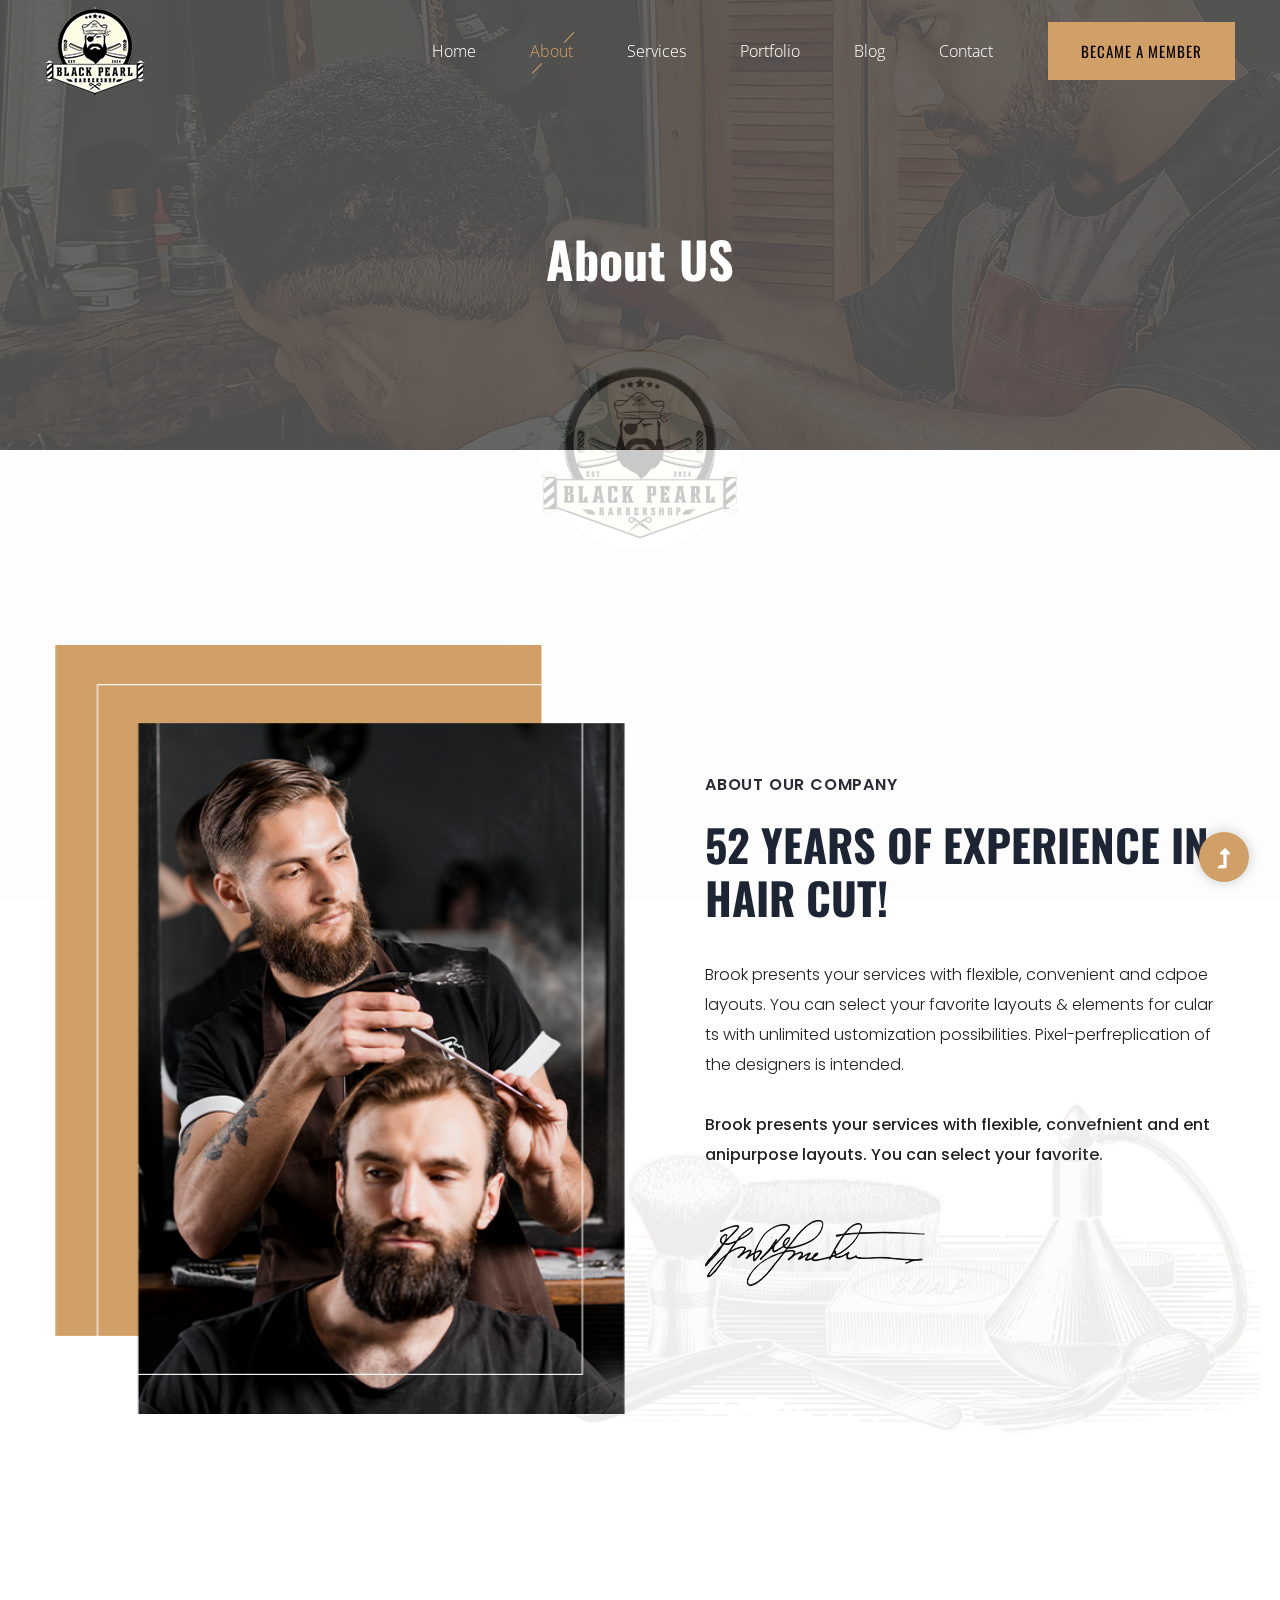
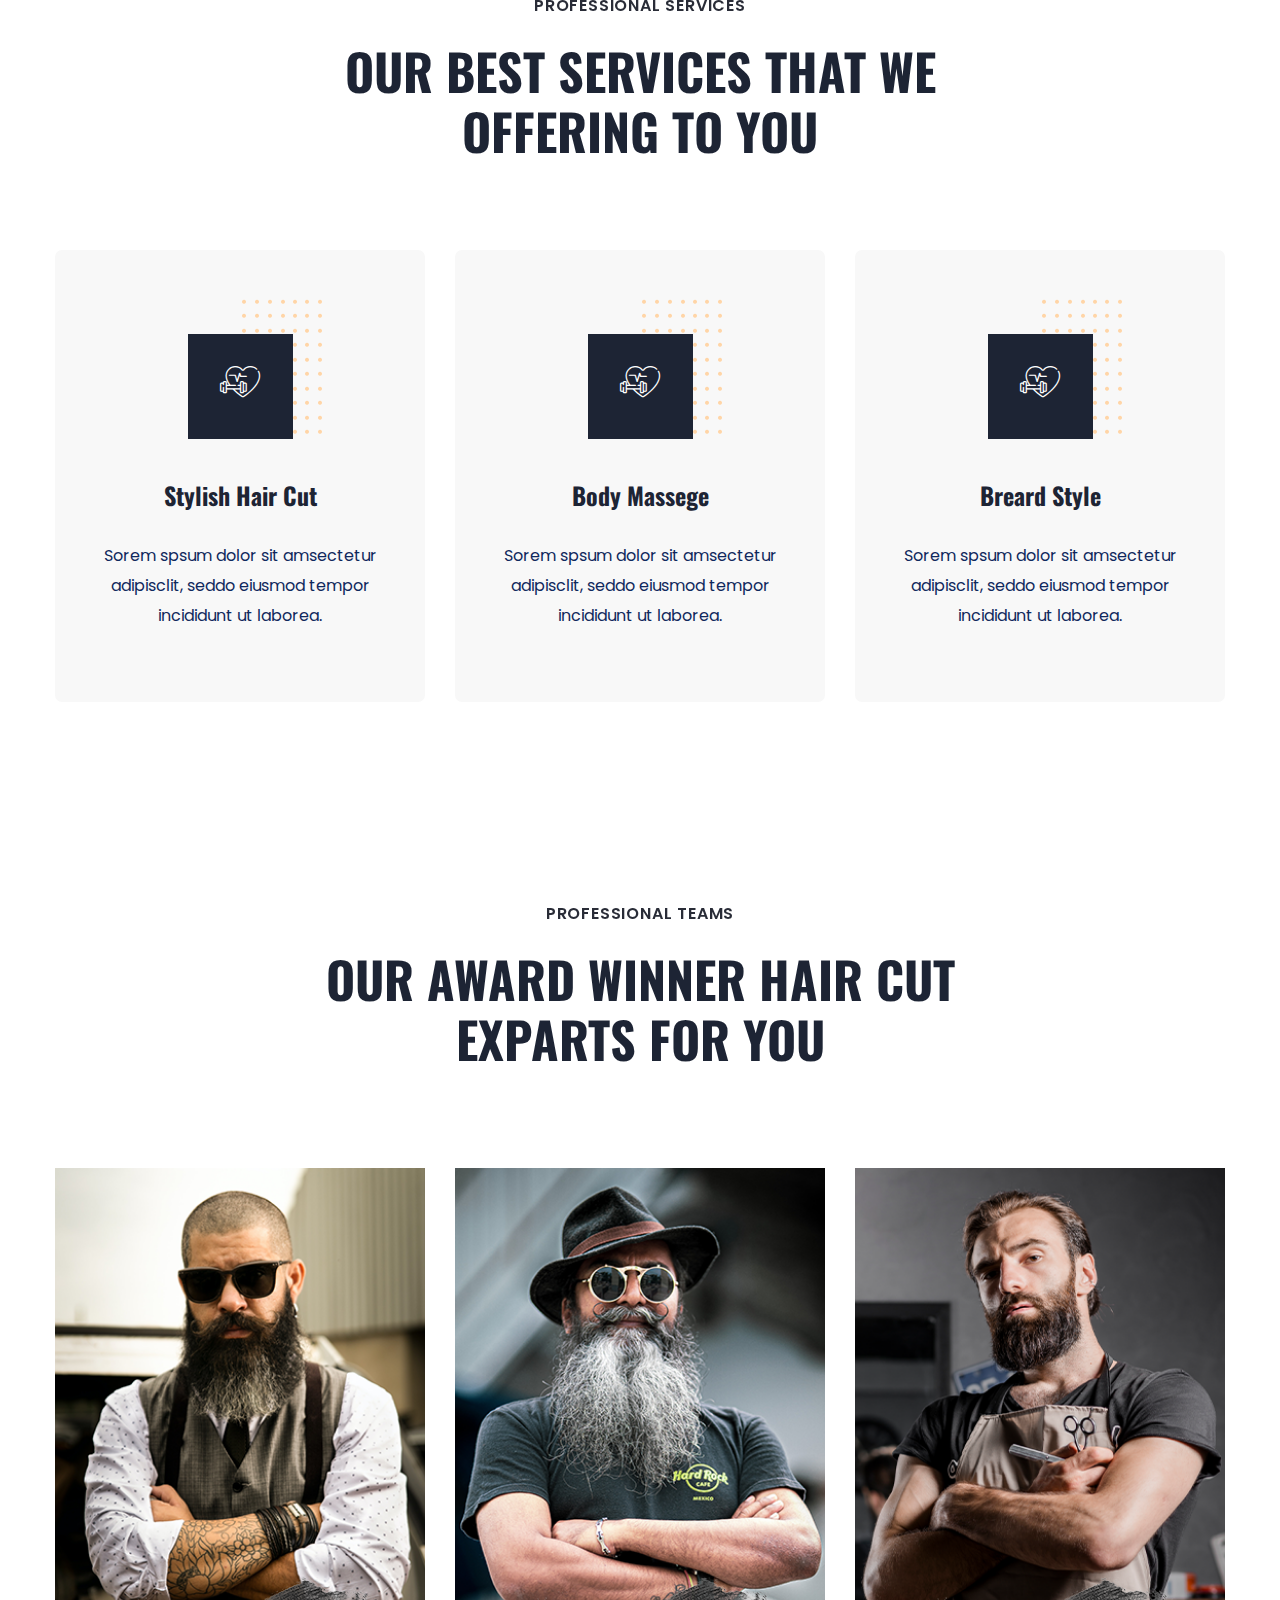
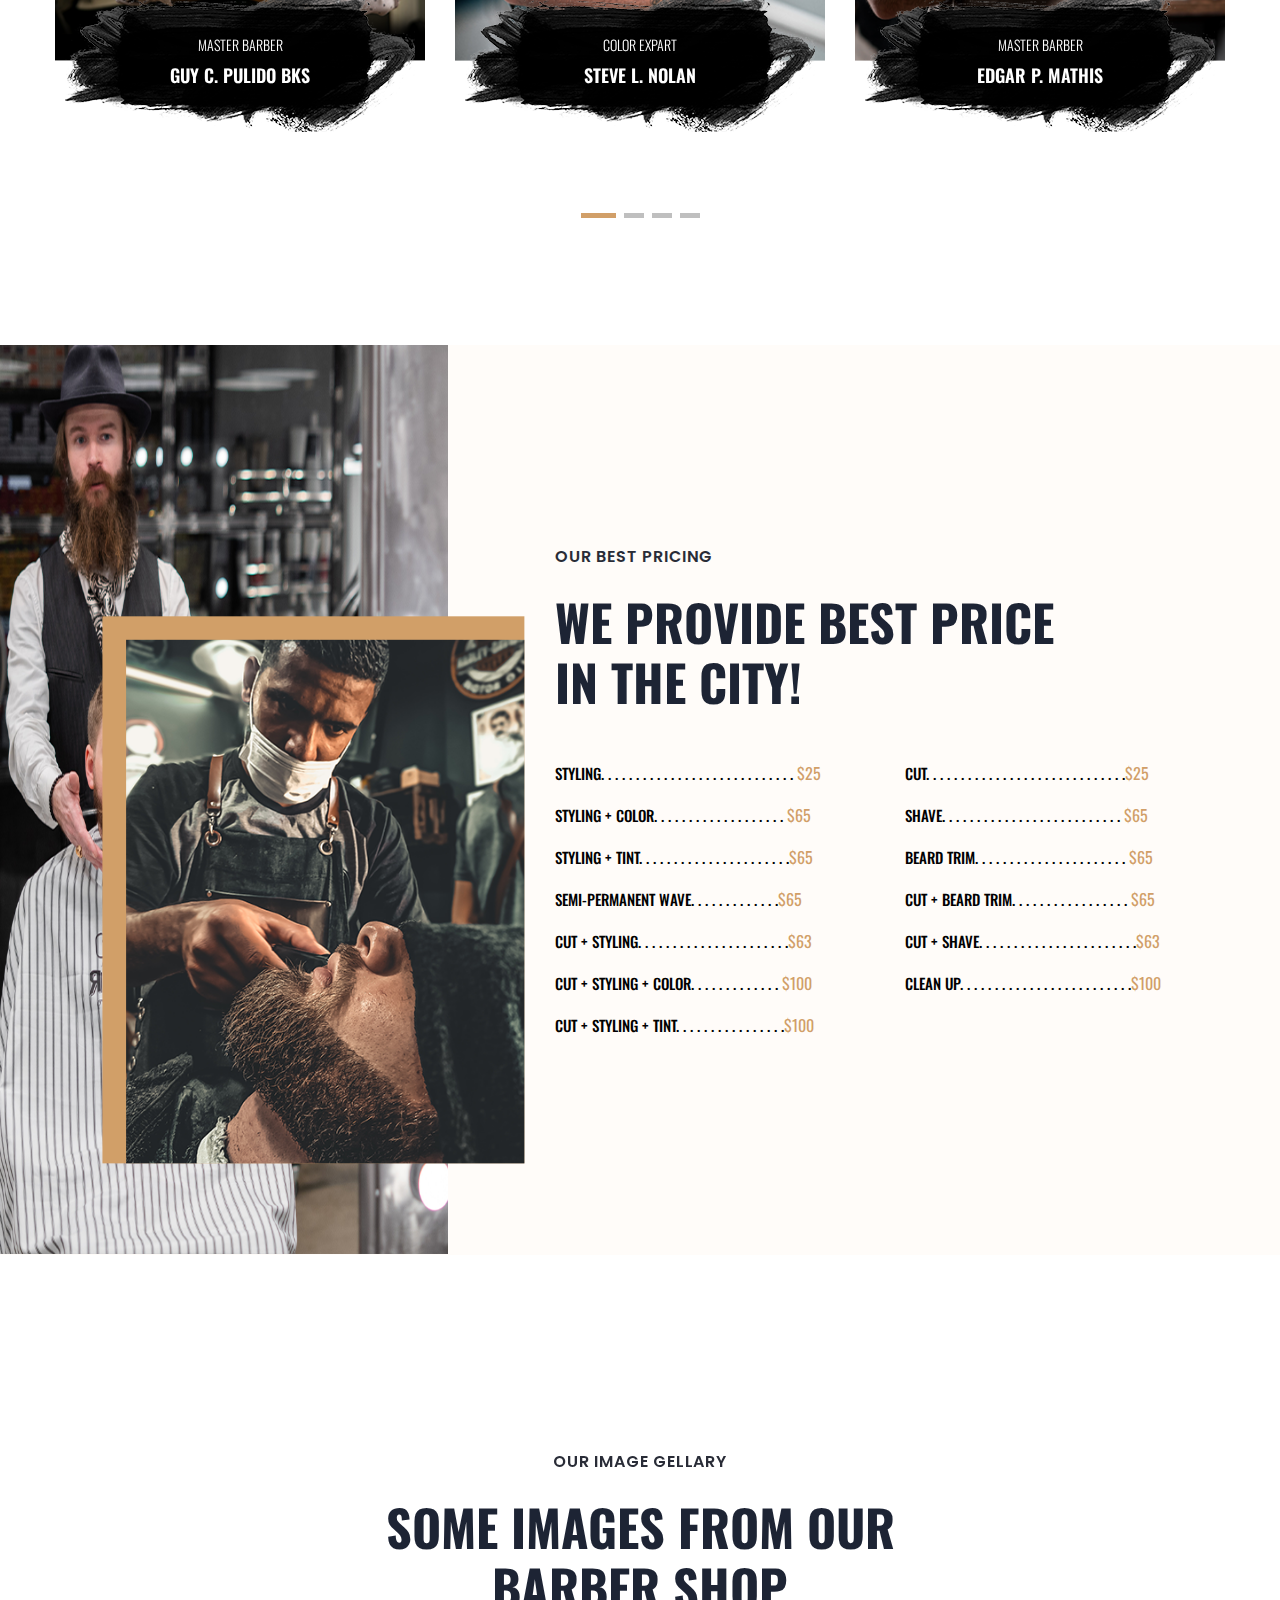
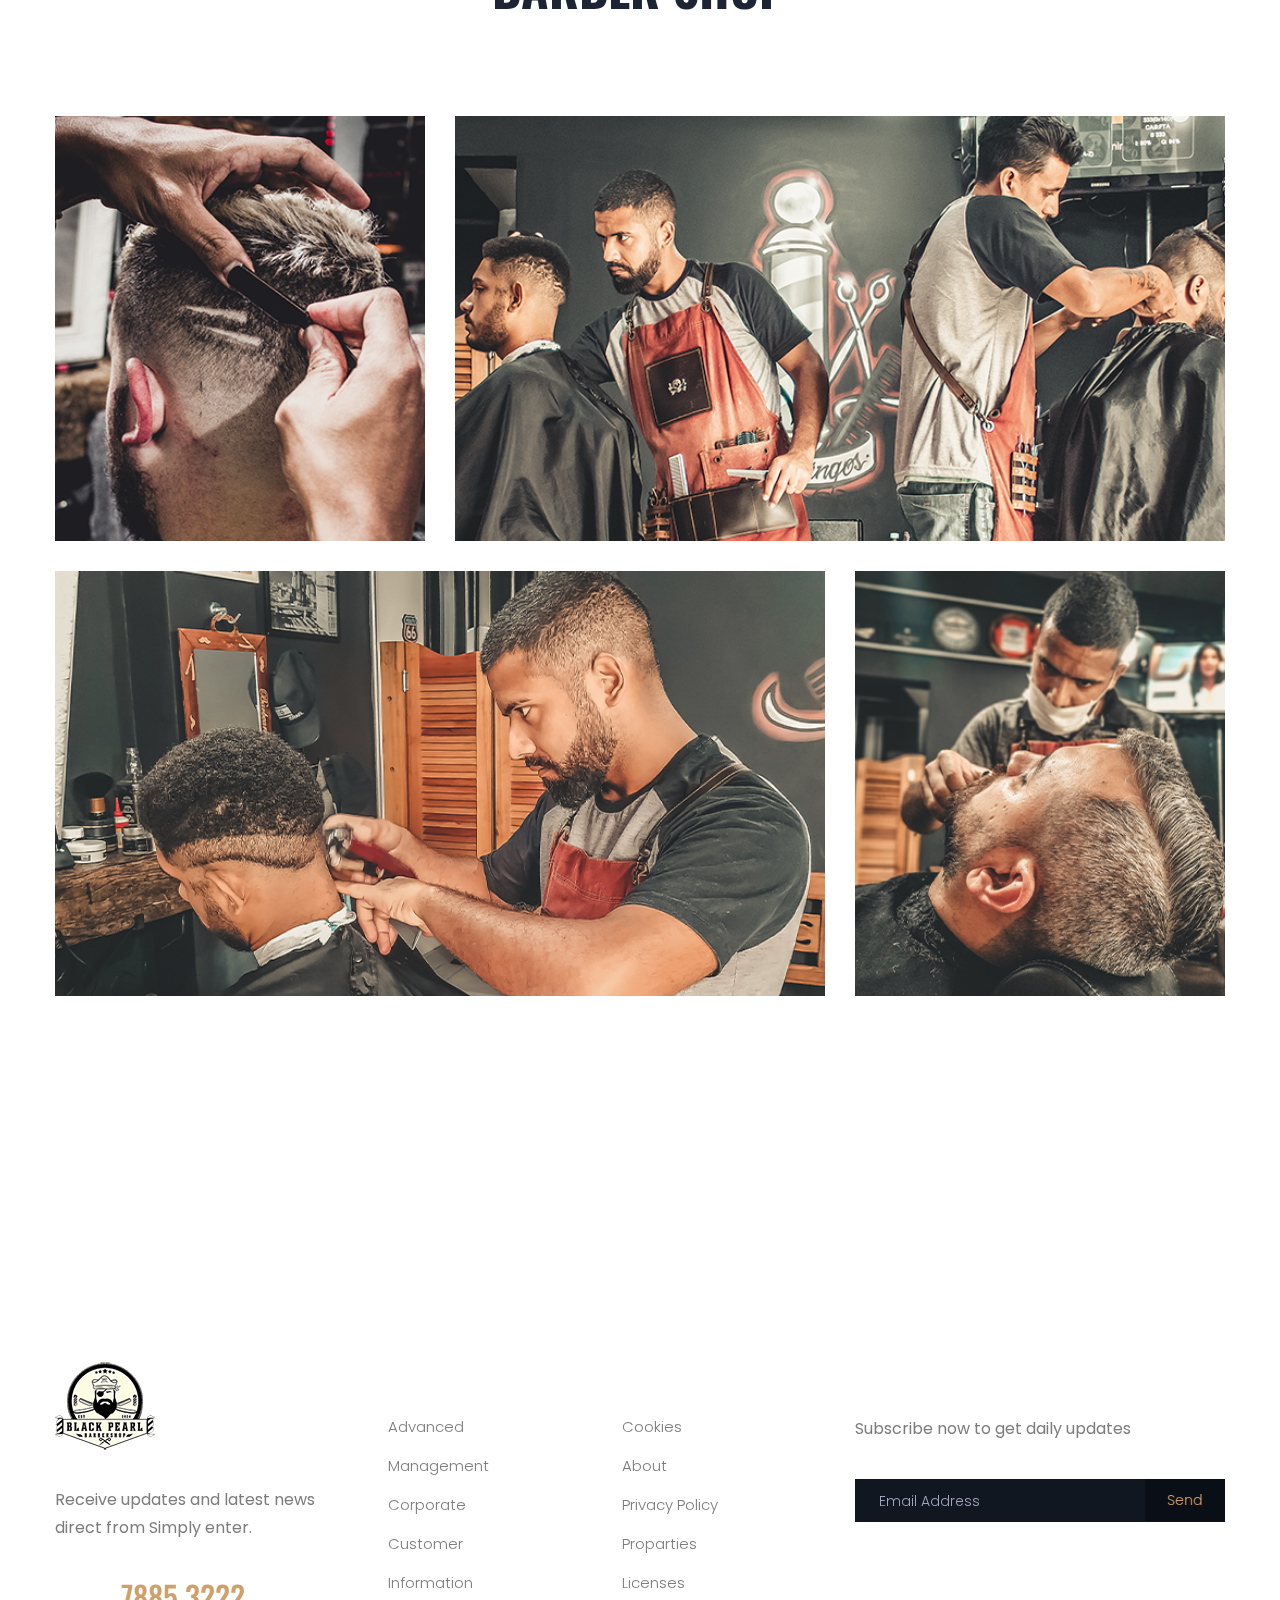
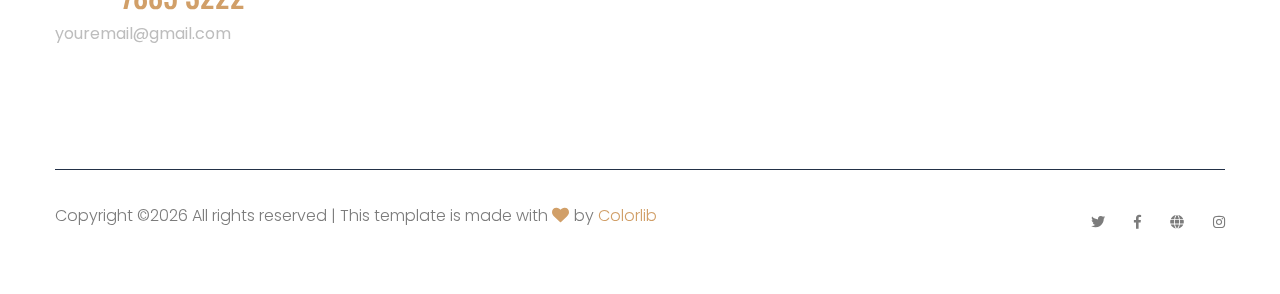
==== about.html @ d170a3be "Initial commit" ====
<!doctype html>
<html class="no-js" lang="zxx">
<head>
    <meta charset="utf-8">
    <meta http-equiv="x-ua-compatible" content="ie=edge">
    <title> Barber HTML-5 Template </title>
    <meta name="description" content="">
    <meta name="viewport" content="width=device-width, initial-scale=1">
    <link rel="manifest" href="site.webmanifest">
    <link rel="shortcut icon" type="image/x-icon" href="assets/img/favicon.ico">

	<!-- CSS here -->
	<link rel="stylesheet" href="assets/css/bootstrap.min.css">
	<link rel="stylesheet" href="assets/css/owl.carousel.min.css">
	<link rel="stylesheet" href="assets/css/slicknav.css">
    <link rel="stylesheet" href="assets/css/flaticon.css">
    <link rel="stylesheet" href="assets/css/gijgo.css">
    <link rel="stylesheet" href="assets/css/animate.min.css">
    <link rel="stylesheet" href="assets/css/animated-headline.css">
	<link rel="stylesheet" href="assets/css/magnific-popup.css">
	<link rel="stylesheet" href="assets/css/fontawesome-all.min.css">
	<link rel="stylesheet" href="assets/css/themify-icons.css">
	<link rel="stylesheet" href="assets/css/slick.css">
	<link rel="stylesheet" href="assets/css/nice-select.css">
	<link rel="stylesheet" href="assets/css/style.css">
</head>
<body>
    <!-- ? Preloader Start -->
    <div id="preloader-active">
        <div class="preloader d-flex align-items-center justify-content-center">
            <div class="preloader-inner position-relative">
                <div class="preloader-circle"></div>
                <div class="preloader-img pere-text">
                    <img src="assets/img/logo/loder.png" alt="">
                </div>
            </div>
        </div>
    </div>
    <!-- Preloader Start -->
    <header>
        <!--? Header Start -->
        <div class="header-area header-transparent">
            <div class="main-header header-sticky">
                <div class="container-fluid">
                    <div class="row align-items-center">
                        <!-- Logo -->
                        <div class="col-xl-2 col-lg-2 col-md-1">
                            <div class="logo">
                                <a href="index.html"><img src="assets/img/logo/logo.png" alt=""></a>
                            </div>
                        </div>
                        <div class="col-xl-10 col-lg-10 col-md-10">
                            <div class="menu-main d-flex align-items-center justify-content-end">
                                <!-- Main-menu -->
                                <div class="main-menu f-right d-none d-lg-block">
                                    <nav>
                                        <ul id="navigation">
                                            <li><a href="index.html">Home</a></li>
                                            <li class="active"><a href="about.html">About</a></li>
                                            <li><a href="services.html">Services</a></li>
                                            <li><a href="portfolio.html">Portfolio</a></li>
                                            <li><a href="blog.html">Blog</a>
                                                <ul class="submenu">
                                                    <li><a href="blog.html">Blog</a></li>
                                                    <li><a href="blog_details.html">Blog Details</a></li>
                                                    <li><a href="elements.html">Element</a></li>
                                                </ul>
                                            </li>
                                            <li><a href="contact.html">Contact</a></li>
                                        </ul>
                                    </nav>
                                </div>
                                <div class="header-right-btn f-right d-none d-lg-block ml-30">
                                    <a href="from.html" class="btn header-btn">became a member</a>
                                </div>
                            </div>
                        </div>   
                        <!-- Mobile Menu -->
                        <div class="col-12">
                            <div class="mobile_menu d-block d-lg-none"></div>
                        </div>
                    </div>
                </div>
            </div>
        </div>
        <!-- Header End -->
    </header>
    <main>
        <!--? Hero Start -->
        <div class="slider-area2">
            <div class="slider-height2 d-flex align-items-center">
                <div class="container">
                    <div class="row">
                        <div class="col-xl-12">
                            <div class="hero-cap hero-cap2 pt-70 text-center">
                                <h2>About US</h2>
                            </div>
                        </div>
                    </div>
                </div>
            </div>
        </div>
        <!-- Hero End -->
        <!--? About Area Start -->
        <section class="about-area section-padding30 position-relative">
            <div class="container">
                <div class="row align-items-center">
                    <div class="col-lg-6 col-md-11">
                        <!-- about-img -->
                        <div class="about-img ">
                            <img src="assets/img/gallery/about.png" alt="">
                        </div>
                    </div>
                    <div class="col-lg-6 col-md-12">
                        <div class="about-caption">
                            <!-- Section Tittle -->
                            <div class="section-tittle section-tittle3 mb-35">
                                <span>About Our company</span>
                                <h2>52 Years Of Experience In Hair cut!</h2>
                            </div>
                            <p class="mb-30 pera-bottom">Brook presents your services with flexible, convenient and cdpoe layouts. You can select your favorite layouts & elements for cular ts with unlimited ustomization possibilities. Pixel-perfreplication of the designers is intended.</p>
                            <p class="pera-top mb-50">Brook presents your services with flexible, convefnient and ent anipurpose layouts. You can select your favorite.</p>
                            <img src="assets/img/gallery/signature.png" alt="">
                        </div>
                    </div>
                </div>
            </div>
            <!-- About Shape -->
            <div class="about-shape">
                <img src="assets/img/gallery/about-shape.png" alt="">
            </div>
        </section>
        <!-- About-2 Area End -->
        <!--? Services Area Start -->
        <section class="service-area pb-170">
            <div class="container">
                <!-- Section Tittle -->
                <div class="row d-flex justify-content-center">
                    <div class="col-xl-7 col-lg-8 col-md-11 col-sm-11">
                        <div class="section-tittle text-center mb-90">
                            <span>Professional Services</span>
                            <h2>Our Best services that  we offering to you</h2>
                        </div>
                    </div>
                </div>
                <!-- Section caption -->
                <div class="row">
                    <div class="col-xl-4 col-lg-4 col-md-6">
                        <div class="services-caption text-center mb-30">
                            <div class="service-icon">
                                <i class="flaticon-healthcare-and-medical"></i>
                            </div> 
                            <div class="service-cap">
                                <h4><a href="#">Stylish Hair Cut</a></h4>
                                <p>Sorem spsum dolor sit amsectetur adipisclit, seddo eiusmod tempor incididunt ut laborea.</p>
                            </div>
                        </div>
                    </div>
                    <div class="col-xl-4 col-lg-4 col-md-6">
                        <div class="services-caption active text-center mb-30">
                            <div class="service-icon">
                                <i class="flaticon-healthcare-and-medical"></i>
                            </div> 
                            <div class="service-cap">
                                <h4><a href="#">Body Massege</a></h4>
                                <p>Sorem spsum dolor sit amsectetur adipisclit, seddo eiusmod tempor incididunt ut laborea.</p>
                            </div>
                        </div>
                    </div> 
                    <div class="col-xl-4 col-lg-4 col-md-6">
                        <div class="services-caption text-center mb-30">
                            <div class="service-icon">
                                <i class="flaticon-healthcare-and-medical"></i>
                            </div> 
                            <div class="service-cap">
                                <h4><a href="#">Breard Style</a></h4>
                                <p>Sorem spsum dolor sit amsectetur adipisclit, seddo eiusmod tempor incididunt ut laborea.</p>
                            </div>
                        </div>
                    </div>
                </div>
            </div>
        </section>
        <!-- Services Area End -->
        <!--? Team Start -->
        <div class="team-area pb-180">
            <div class="container">
                <!-- Section Tittle -->
                <div class="row justify-content-center">
                    <div class="col-xl-8 col-lg-8 col-md-11 col-sm-11">
                        <div class="section-tittle text-center mb-100">
                            <span>Professional Teams</span>
                            <h2>Our award winner hair cut exparts for you</h2>
                        </div>
                    </div>
                </div>
                <div class="row team-active dot-style">
                    <!-- single Tem -->
                    <div class="col-xl-4 col-lg-4 col-md-6 col-sm-">
                        <div class="single-team mb-80 text-center">
                            <div class="team-img">
                                <img src="assets/img/gallery/team1.png" alt="">
                            </div>
                            <div class="team-caption">
                                <span>Master Barber</span>
                                <h3><a href="#">Guy C. Pulido bks</a></h3>
                            </div>
                        </div>
                    </div>
                    <div class="col-xl-4 col-lg-4 col-md-6 col-sm-">
                        <div class="single-team mb-80 text-center">
                            <div class="team-img">
                                <img src="assets/img/gallery/team2.png" alt="">
                            </div>
                            <div class="team-caption">
                                <span>Color Expart</span>
                                <h3><a href="#">Steve L. Nolan</a></h3>
                            </div>
                        </div>
                    </div>
                    <div class="col-xl-4 col-lg-4 col-md-6 col-sm-">
                        <div class="single-team mb-80 text-center">
                            <div class="team-img">
                                <img src="assets/img/gallery/team3.png" alt="">
                            </div>
                            <div class="team-caption">
                                <span>Master Barber</span>
                                <h3><a href="#">Edgar P. Mathis</a></h3>
                            </div>
                        </div>
                    </div>
                    <div class="col-xl-4 col-lg-4 col-md-6 col-sm-">
                        <div class="single-team mb-80 text-center">
                            <div class="team-img">
                                <img src="assets/img/gallery/team2.png" alt="">
                            </div>
                            <div class="team-caption">
                                <span>Master Barber</span>
                                <h3><a href="#">Edgar P. Mathis</a></h3>
                            </div>
                        </div>
                    </div>
                </div>
            </div>
        </div>
        <!-- Team End -->
        <!-- Best Pricing Area Start -->
        <div class="best-pricing section-padding2 position-relative">
            <div class="container">
                <div class="row justify-content-end">
                    <div class="col-xl-7 col-lg-7">
                        <div class="section-tittle mb-50">
                            <span>Our Best Pricing</span>
                            <h2>We provide best price<br> in the city!</h2>
                        </div>
                        <!-- Pricing  -->
                        <div class="row">
                            <div class="col-lg-6 col-md-6 col-sm-6">
                                <div class="pricing-list">
                                    <ul>
                                        <li>Styling. . . . . . . . . . . . . . . . . . . . . . . . . . . . <span>$25</span></li>
                                        <li>Styling + Color. . . . . . . . . . . . . . . . . . . <span>$65</span></li>
                                        <li>Styling + Tint. . . . . . . . . . . . . . . . . . . . . .<span>$65</span></li>
                                        <li>  Semi-permanent wave. . . . . . . . . . . . .<span>$65</span></li>
                                        <li> Cut + Styling. . . . . . . . . . . . . . . . . . . . . .<span>$63</span></li>
                                        <li> Cut + Styling + Color. . . . . . . . . . . . . <span>$100</span></li>
                                        <li> Cut + Styling + Tint. . . . . . . . . . . . . . . .<span>$100</span></li>
                                    </ul>
                                </div>
                            </div>
                            <div class="col-lg-6 col-md-6 col-sm-6">
                                <div class="pricing-list">
                                    <ul>
                                        <li>Cut. . . . . . . . . . . . . . . . . . . . . . . . . . . . .<span>$25</span></li>
                                        <li>Shave. . . . . . . . . . . . . . . . . . . . . . . . . . <span>$65</span></li>
                                        <li>Beard trim. . . . . . . . . . . . . . . . . . . . . .  <span>$65</span></li>
                                        <li>Cut + beard trim. . . . . . . . . . . . . . . . .  <span>$65</span></li>
                                        <li>Cut + shave. . . . . . . . . . . . . . . . . . . . . . .<span>$63</span></li>
                                        <li>Clean up. . . . . . . . . . . . . . . . . . . . . . . . .<span>$100</span></li>
                                    </ul>
                                </div>
                            </div>
                        </div>
                    </div>
                </div>
            </div>
            <!-- pricing img -->
            <div class="pricing-img">
                <img class="pricing-img1" src="assets/img/gallery/pricing1.png" alt="">
                <img class="pricing-img2" src="assets/img/gallery/pricing2.png" alt="">
            </div>
        </div>
        <!-- Best Pricing Area End -->
        <!--? Gallery Area Start -->
        <div class="gallery-area section-padding30">
            <div class="container">
                <!-- Section Tittle -->
                <div class="row justify-content-center">
                    <div class="col-xl-6 col-lg-7 col-md-9 col-sm-10">
                        <div class="section-tittle text-center mb-100">
                            <span>our image gellary</span>
                            <h2>some images from our barber shop</h2>
                        </div>
                    </div>
                </div>
                <div class="row">
                    <div class="col-lg-4 col-md-6 col-sm-6">
                        <div class="box snake mb-30">
                            <div class="gallery-img " style="background-image: url(assets/img/gallery/gallery1.png);"></div>
                            <div class="overlay"></div>
                        </div>
                    </div>
                    <div class="col-lg-8 col-md-6 col-sm-6">
                        <div class="box snake mb-30">
                            <div class="gallery-img " style="background-image: url(assets/img/gallery/gallery2.png);"></div>
                            <div class="overlay"></div>
                        </div>
                    </div>
                    <div class="col-lg-8 col-md-6 col-sm-6">
                        <div class="box snake mb-30">
                            <div class="gallery-img " style="background-image: url(assets/img/gallery/gallery3.png);"></div>
                            <div class="overlay"></div>
                        </div>
                    </div>
                    <div class="col-lg-4 col-md-6 col-sm-6">
                        <div class="box snake mb-30">
                            <div class="gallery-img " style="background-image: url(assets/img/gallery/gallery4.png);"></div>
                            <div class="overlay"></div>
                        </div>
                    </div>
                </div>
            </div>
        </div>
        <!-- Gallery Area End -->


    </main>
    <footer>
        <!--? Footer Start-->
        <div class="footer-area section-bg" data-background="assets/img/gallery/footer_bg.png">
            <div class="container">
                <div class="footer-top footer-padding">
                    <div class="row d-flex justify-content-between">
                        <div class="col-xl-3 col-lg-4 col-md-5 col-sm-8">
                            <div class="single-footer-caption mb-50">
                                <!-- logo -->
                                <div class="footer-logo">
                                    <a href="index.html"><img src="assets/img/logo/logo2_footer.png" alt=""></a>
                                </div>
                                <div class="footer-tittle">
                                    <div class="footer-pera">
                                        <p class="info1">Receive updates and latest news direct from Simply enter.</p>
                                    </div>
                                </div>
                                <div class="footer-number">
                                    <h4><span>+564 </span>7885 3222</h4>
                                    <p>youremail@gmail.com</p>
                                </div>
                            </div>
                        </div>
                        <div class="col-xl-2 col-lg-2 col-md-3 col-sm-5">
                            <div class="single-footer-caption mb-50">
                                <div class="footer-tittle">
                                    <h4>Location </h4>
                                    <ul>
                                        <li><a href="#">Advanced</a></li>
                                        <li><a href="#"> Management</a></li>
                                        <li><a href="#">Corporate</a></li>
                                        <li><a href="#">Customer</a></li>
                                        <li><a href="#">Information</a></li>
                                    </ul>
                                </div>
                            </div>
                        </div>
                        <div class="col-xl-2 col-lg-2 col-md-3 col-sm-5">
                            <div class="single-footer-caption mb-50">
                                <div class="footer-tittle">
                                    <h4>Explore</h4>
                                    <ul>
                                        <li><a href="#">Cookies</a></li>
                                        <li><a href="#">About</a></li>
                                        <li><a href="#">Privacy Policy</a></li>
                                        <li><a href="#">Proparties</a></li>
                                        <li><a href="#">Licenses</a></li>
                                    </ul>
                                </div>
                            </div>
                        </div>
                        <div class="col-xl-4 col-lg-4 col-md-6 col-sm-8">
                            <div class="single-footer-caption mb-50">
                                <div class="footer-tittle">
                                    <h4>Location</h4>
                                    <div class="footer-pera">
                                        <p class="info1">Subscribe now to get daily updates</p>
                                    </div>
                                </div>
                                <!-- Form -->
                                <div class="footer-form">
                                    <div id="mc_embed_signup">
                                        <form target="_blank" action="https://spondonit.us12.list-manage.com/subscribe/post?u=1462626880ade1ac87bd9c93a&amp;id=92a4423d01" method="get" class="subscribe_form relative mail_part" novalidate="true">
                                            <input type="email" name="EMAIL" id="newsletter-form-email" placeholder=" Email Address " class="placeholder hide-on-focus" onfocus="this.placeholder = ''" onblur="this.placeholder = 'Your email address'">
                                            <div class="form-icon">
                                                <button type="submit" name="submit" id="newsletter-submit" class="email_icon newsletter-submit button-contactForm">Send</button>
                                            </div>
                                            <div class="mt-10 info"></div>
                                        </form>
                                    </div>
                                </div>
                            </div>
                        </div>
                    </div>
                </div>
                <div class="footer-bottom">
                    <div class="row d-flex justify-content-between align-items-center">
                        <div class="col-xl-9 col-lg-8">
                            <div class="footer-copy-right">
                                <p><!-- Link back to Colorlib can't be removed. Template is licensed under CC BY 3.0. -->
  Copyright &copy;<script>document.write(new Date().getFullYear());</script> All rights reserved | This template is made with <i class="fa fa-heart" aria-hidden="true"></i> by <a href="https://colorlib.com" target="_blank">Colorlib</a>
  <!-- Link back to Colorlib can't be removed. Template is licensed under CC BY 3.0. --></p>
                            </div>
                        </div>
                        <div class="col-xl-3 col-lg-4">
                            <!-- Footer Social -->
                            <div class="footer-social f-right">
                                <a href="#"><i class="fab fa-twitter"></i></a>
                                <a href="https://www.facebook.com/sai4ull"><i class="fab fa-facebook-f"></i></a>
                                <a href="#"><i class="fas fa-globe"></i></a>
                                <a href="#"><i class="fab fa-instagram"></i></a>
                            </div>
                        </div>
                    </div>
                </div>
            </div>
        </div>
        <!-- Footer End-->
    </footer>
    <!-- Scroll Up -->
    <div id="back-top" >
        <a title="Go to Top" href="#"> <i class="fas fa-level-up-alt"></i></a>
    </div>

    <!-- JS here -->

    <script src="./assets/js/vendor/modernizr-3.5.0.min.js"></script>
    <!-- Jquery, Popper, Bootstrap -->
    <script src="./assets/js/vendor/jquery-1.12.4.min.js"></script>
    <script src="./assets/js/popper.min.js"></script>
    <script src="./assets/js/bootstrap.min.js"></script>
    <!-- Jquery Mobile Menu -->
    <script src="./assets/js/jquery.slicknav.min.js"></script>

    <!-- Jquery Slick , Owl-Carousel Plugins -->
    <script src="./assets/js/owl.carousel.min.js"></script>
    <script src="./assets/js/slick.min.js"></script>
    <!-- One Page, Animated-HeadLin -->
    <script src="./assets/js/wow.min.js"></script>
    <script src="./assets/js/animated.headline.js"></script>
    <script src="./assets/js/jquery.magnific-popup.js"></script>

    <!-- Date Picker -->
    <script src="./assets/js/gijgo.min.js"></script>
    <!-- Nice-select, sticky -->
    <script src="./assets/js/jquery.nice-select.min.js"></script>
    <script src="./assets/js/jquery.sticky.js"></script>
    
    <!-- counter , waypoint,Hover Direction -->
    <script src="./assets/js/jquery.counterup.min.js"></script>
    <script src="./assets/js/waypoints.min.js"></script>
    <script src="./assets/js/jquery.countdown.min.js"></script>
    <script src="./assets/js/hover-direction-snake.min.js"></script>

    <!-- contact js -->
    <script src="./assets/js/contact.js"></script>
    <script src="./assets/js/jquery.form.js"></script>
    <script src="./assets/js/jquery.validate.min.js"></script>
    <script src="./assets/js/mail-script.js"></script>
    <script src="./assets/js/jquery.ajaxchimp.min.js"></script>
    
    <!-- Jquery Plugins, main Jquery -->	
    <script src="./assets/js/plugins.js"></script>
    <script src="./assets/js/main.js"></script>
    
    </body>
</html>
---- assets/css/flaticon.css ----
/*
  	Flaticon icon font: Flaticon
  	Creation date: 16/05/2020 07:37
  	*/

@font-face {
  font-family: "Flaticon";
  src: url("../fonts/Flaticon.eot");
  src: url("../fonts/Flaticon.eot?#iefix") format("embedded-opentype"),
       url("../fonts/Flaticon.woff2") format("woff2"),
       url("../fonts/Flaticon.woff") format("woff"),
       url("../fonts/Flaticon.ttf") format("truetype"),
       url("../fonts/Flaticon.svg#Flaticon") format("svg");
  font-weight: normal;
  font-style: normal;
}

@media screen and (-webkit-min-device-pixel-ratio:0) {
  @font-face {
    font-family: "Flaticon";
    src: url("../fonts/Flaticon.svg#Flaticon") format("svg");
  }
}

[class^="flaticon-"]:before, [class*=" flaticon-"]:before,
[class^="flaticon-"]:after, [class*=" flaticon-"]:after {   
  font-family: Flaticon;
font-style: normal;
}

.flaticon-healthcare-and-medical:before { content: "\f100"; }
.flaticon-fitness:before { content: "\f101"; }
.flaticon-clock:before { content: "\f102"; }
---- assets/css/gijgo.css ----
.gj-button {
    background-color: #f5f5f5;
    border: 1px solid #ddd;
    color: #000;
    border-radius: 3px;
    padding: 6px 10px;
    cursor: pointer;
}

.gj-unselectable {
    -webkit-touch-callout: none;
    -webkit-user-select: none;
    -khtml-user-select: none;
    -moz-user-select: none;
    -ms-user-select: none;
    user-select: none;
}

.gj-row {
    display: -webkit-box;
    display: -ms-flexbox;
    display: flex;
    -ms-flex-wrap: wrap;
    flex-wrap: wrap;
}

.gj-margin-left-5 {
    margin-left: 5px;
}

.gj-margin-left-10 {
    margin-left: 10px;
}

.gj-width-full {
    width: 100%;
}

.gj-cursor-pointer {
    cursor: pointer;
}

.gj-text-align-center {
    text-align: center;
}

.gj-font-size-16 {
    font-size: 16px;
}

.gj-hidden {
    display: none;
}

/** Material Design */
.gj-button-md {
    background: 0 0;
    border: none;
    border-radius: 2px;
    color: rgba(0, 0, 0, 0.87);
    position: relative;
    height: 36px;
    margin: 0;
    min-width: 64px;
    padding: 0 16px;
    display: inline-block;
    font-family: "Roboto","Helvetica","Arial",sans-serif;
    font-size: 1rem;
    font-weight: 500;
    text-transform: uppercase;
    letter-spacing: 0;
    overflow: hidden;
    will-change: box-shadow;
    transition: box-shadow .2s cubic-bezier(.4,0,1,1),background-color .2s cubic-bezier(.4,0,.2,1),color .2s cubic-bezier(.4,0,.2,1);
    outline: none;
    cursor: pointer;
    text-decoration: none;
    text-align: center;
    line-height: 36px;
    vertical-align: middle;
    overflow: hidden;
    -webkit-user-select: none;
    -moz-user-select: none;
    -ms-user-select: none;
    user-select: none;
}

.gj-button-md:hover {
    background-color: rgba(158,158,158,.2);
}

.gj-button-md:disabled {
    color: rgba(0,0,0,.26);
    background: 0 0;
}

.gj-button-md .material-icons,
.gj-button-md .gj-icon {
    vertical-align: middle;
    /*font-size: 1.3rem;
    margin-right: 4px;*/
}

.gj-button-md.gj-button-md-icon {
    width: 24px;
    height: 31px;
    min-width: 24px;
    padding: 0px;
    display: table;
}

.gj-button-md.gj-button-md-icon .material-icons,
.gj-button-md.gj-button-md-icon .gj-icon {
    display: table-cell;
    margin-right: 0px;
    width: 24px;
    height: 24px;
}

.gj-button-md.active {
    background-color: rgba(158,158,158,.4);
}

.gj-button-md-group {
    position: relative;
    display: inline-block;
    vertical-align: middle;
}
.gj-textbox-md {
	/* border: none; */
	/* border-bottom: 1px solid rgba(0,0,0,.42); */
	display: block;
	font-family: "Helvetica","Arial",sans-serif;
	font-size: 16px;
	line-height: 16px;
	/* padding: 4px 0px; */
	margin: 0;
	/* width: 100%; */
	background: 0 0;
	/* text-align: ; */
	color: rgba(0,0,0,.87);
	padding-left: 44px;
	border: 1px solid #dca73a;
	/* padding: 15px 15px; */
	/* text-align: center; */
	width: 177px;
	height: 55px;
	border-radius: 5px;
}
.gj-textbox-md:focus,
.gj-textbox-md:active {
    /* border-bottom: 2px solid rgba(0,0,0,.42); */
    outline: none;
}

.gj-textbox-md::placeholder {
    color: #8e8e8e;
}

.gj-textbox-md:-ms-input-placeholder {
    color: #8e8e8e;
}

.gj-textbox-md::-ms-input-placeholder {
    color: #8e8e8e;
}

.gj-md-spacer-24 {
    min-width: 24px;
    width: 24px;
    display: inline-block;
}

.gj-md-spacer-32 {
    min-width: 32px;
    width: 32px;
    display: inline-block;
}

.gj-modal {
    position: fixed;
    top: 0;
    right: 0;
    bottom: 0;
    left: 0;
    z-index: 1203;
    display: none;
    overflow: hidden;
    -webkit-overflow-scrolling: touch;
    outline: 0;
    background-color: rgba(0, 0, 0, 0.54118);
    transition: 200ms ease opacity;
    will-change: opacity;
}

/* List */
ul.gj-list li [data-role="wrapper"] {
    display: table;
    width: 100%;
}

ul.gj-list li [data-role="checkbox"] {
    display: table-cell;
    vertical-align:middle;
    text-align:center;
}

ul.gj-list li [data-role="image"] {
    display: table-cell;
    vertical-align:middle;
    text-align:center;
}

ul.gj-list li [data-role="display"] {
    display: table-cell;
    vertical-align:middle;
    cursor: pointer;
}

ul.gj-list li [data-role="display"]:empty:before {
  content: "\200b"; /* unicode zero width space character */
}

/* List - Bootstrap */
ul.gj-list-bootstrap {
    padding-left: 0px;
    margin-bottom: 0px;
}

ul.gj-list-bootstrap li {
    padding: 0px;
}

ul.gj-list-bootstrap li [data-role="wrapper"] {
    padding: 0px 10px;
}

ul.gj-list-bootstrap li [data-role="checkbox"] {
    width: 24px;
    padding: 3px;
}

ul.gj-list-bootstrap li [data-role="image"] {
    width: 24px;
    height: 24px;
}

ul.gj-list-bootstrap li [data-role="display"] {
    padding: 8px 0px 8px 4px;
}

.list-group-item.active ul li, .list-group-item.active:focus ul li, .list-group-item.active:hover ul li {
    text-shadow: none;
    color:initial;
}

/* List - Material Design */
ul.gj-list-md {
    padding: 0px;
    list-style: none;
    list-style-type: none;
    line-height: 24px;
    letter-spacing: 0;
    color: #616161; /* Gray 700 */
}

ul.gj-list-md li {
    display: list-item;
    list-style-type: none;
    padding: 0px;
    min-height: unset;
    box-sizing: border-box;
    align-items: center;
    cursor: default;
    overflow: hidden;

    font-family: "Roboto","Helvetica","Arial",sans-serif;
    font-size: 16px;
    font-weight: 400;
    letter-spacing: .04em;
    line-height: 1;
    
    -webkit-flex-direction: row;
    -ms-flex-direction: row;
    flex-direction: row;
    -webkit-flex-wrap: nowrap;
    -ms-flex-wrap: nowrap;
    flex-wrap: nowrap;
}

ul.gj-list-md li [data-role="checkbox"] {
    height: 24px;
    width: 24px;
}

ul.gj-list-md li [data-role="image"] {
    height: 24px;
    width: 24px;
}

ul.gj-list-md li [data-role="display"] {
    padding: 8px 0px 8px 5px;
    order: 0;
    flex-grow: 2;
    text-decoration: none;
    box-sizing: border-box;
    align-items: center;
    text-align: left;
    color: rgba(0,0,0,.87);
}

ul.gj-list-md li.disabled>[data-role="wrapper"]>[data-role="display"] {
    color: #9E9E9E; /* Gray 500 */
}

.gj-list-md-active {
    background: #e0e0e0;
    color: #3f51b5;
}


/* Picker */
.gj-picker {
    position: absolute;
    z-index: 1203;
    background-color: #fff;
}

.gj-picker .selected {
    color: #fff;
}

/* Material Design */
.gj-picker-md {
    font-family: "Roboto","Helvetica","Arial",sans-serif;
    font-size: 16px;
    font-weight: 400;
    letter-spacing: .04em;
    line-height: 1;
    color: rgba(0,0,0,.87);
    border: 1px solid #E0E0E0;
}

.gj-modal .gj-picker-md {
    border: 0px;
}

.gj-picker-md [role="header"] {
    color: rgba(255, 255, 255, 0.54);
    display: flex;
    background: #2196f3;
    align-items: baseline;
    user-select: none;
    justify-content: center;
}

.gj-picker-md [role="footer"] {
    float: right;
    padding: 10px;
}

.gj-picker-md [role="footer"] button.gj-button-md {
    color: #2196f3;
    font-weight: bold;
    font-size: 13px;
}

/* Bootstrap */
.gj-picker-bootstrap {
    border-radius: 4px;
    border: 1px solid #E0E0E0;
}

.gj-picker-bootstrap .selected {
    color: #888;
}

.gj-picker-bootstrap [role="header"] {
    background: #eee;
    color: #AAA;
}
@font-face {
    font-family: 'gijgo-material';
    src: url('../fonts/gijgo-material.eot?235541');
    src: url('../fonts/gijgo-material.eot?235541#iefix') format('embedded-opentype'), url('../fonts/gijgo-material.ttf?235541') format('truetype'), url('../fonts/gijgo-material.woff?235541') format('woff'), url('../fonts/gijgo-material.svg?235541#gijgo-material') format('svg');
    font-weight: normal;
    font-style: normal;
}

.gj-icon {
    /* use !important to prevent issues with browser extensions that change fonts */
    font-family: 'gijgo-material' !important;
    font-size: 24px;
    speak: none;
    font-style: normal;
    font-weight: normal;
    font-variant: normal;
    text-transform: none;
    line-height: 1;
    /* Enable Ligatures ================ */
    letter-spacing: 0;
    -webkit-font-feature-settings: "liga";
    -moz-font-feature-settings: "liga=1";
    -moz-font-feature-settings: "liga";
    -ms-font-feature-settings: "liga" 1;
    font-feature-settings: "liga";
    -webkit-font-variant-ligatures: discretionary-ligatures;
    font-variant-ligatures: discretionary-ligatures;
    /* Better Font Rendering =========== */
    -webkit-font-smoothing: antialiased;
    -moz-osx-font-smoothing: grayscale;
}

.gj-icon.undo:before {
    content: "\e900";
}

.gj-icon.vertical-align-top:before {
    content: "\e901";
}

.gj-icon.vertical-align-center:before {
    content: "\e902";
}

.gj-icon.vertical-align-bottom:before {
    content: "\e903";
}

.gj-icon.arrow-dropup:before {
    content: "\e904";
}

.gj-icon.clock:before {
    content: "\e905";
}

.gj-icon.refresh:before {
    content: "\e906";
}

.gj-icon.last-page:before {
    content: "\e907";
}

.gj-icon.first-page:before {
    content: "\e908";
}

.gj-icon.cancel:before {
    content: "\e909";
}

.gj-icon.clear:before {
    content: "\e90a";
}

.gj-icon.check-circle:before {
    content: "\e90b";
}

.gj-icon.delete:before {
    content: "\e90c";
}

.gj-icon.arrow-upward:before {
    content: "\e90d";
}

.gj-icon.arrow-forward:before {
    content: "\e90e";
}

.gj-icon.arrow-downward:before {
    content: "\e90f";
}

.gj-icon.arrow-back:before {
    content: "\e910";
}

.gj-icon.list-numbered:before {
    content: "\e911";
}

.gj-icon.list-bulleted:before {
    content: "\e912";
}

.gj-icon.indent-increase:before {
    content: "\e913";
}

.gj-icon.indent-decrease:before {
    content: "\e914";
}

.gj-icon.redo:before {
    content: "\e915";
}

.gj-icon.align-right:before {
    content: "\e916";
}

.gj-icon.align-left:before {
    content: "\e917";
}

.gj-icon.align-justify:before {
    content: "\e918";
}

.gj-icon.align-center:before {
    content: "\e919";
}

.gj-icon.strikethrough:before {
    content: "\e91a";
}

.gj-icon.italic:before {
    content: "\e91b";
}

.gj-icon.underlined:before {
    content: "\e91c";
}

.gj-icon.bold:before {
    content: "\e91d";
}

.gj-icon.arrow-dropdown:before {
    content: "\e91e";
}

.gj-icon.done:before {
    content: "\e91f";
}

.gj-icon.pencil:before {
    content: "\e920";
}

.gj-icon.minus:before {
    content: "\e921";
}

.gj-icon.plus:before {
    content: "\e922";
}

.gj-icon.chevron-up:before {
    content: "\e923";
}

.gj-icon.chevron-right:before {
    content: "\e924";
}

.gj-icon.chevron-down:before {
    content: "\e925";
}

.gj-icon.chevron-left:before {
    content: "\e926";
}

.gj-icon.event:before {
    content: "\e927";
}
.gj-draggable {
    cursor: move;
}
.gj-resizable-handle {
    position: absolute;
    font-size: 0.1px;
    display: block;
    -ms-touch-action: none;
    touch-action: none;
    z-index: 1203;
}

.gj-resizable-n {
    cursor: n-resize;
    height: 7px;
    width: 100%;
    top: -5px;
    left: 0;
}
.gj-resizable-e {
    cursor: e-resize;
    width: 7px;
    right: -5px;
    top: 0;
    height: 100%;
}
.gj-resizable-s {
    cursor: s-resize;
    height: 7px;
    width: 100%;
    bottom: -5px;
    left: 0;
}
.gj-resizable-w {
	cursor: w-resize;
	width: 7px;
	left: -5px;
	top: 0;
	height: 100%;
}
.gj-resizable-se {
	cursor: se-resize;
	width: 12px;
	height: 12px;
	right: 1px;
	bottom: 1px;
}
.gj-resizable-sw {
	cursor: sw-resize;
	width: 9px;
	height: 9px;
	left: -5px;
	bottom: -5px;
}
.gj-resizable-nw {
	cursor: nw-resize;
	width: 9px;
	height: 9px;
	left: -5px;
	top: -5px;
}
.gj-resizable-ne {
	cursor: ne-resize;
	width: 9px;
	height: 9px;
	right: -5px;
	top: -5px;
}

.gj-dialog-footer {
    position: absolute;
    bottom: 0px;
    width: 100%;
    margin-top: 0px;
}

.gj-dialog-scrollable [data-role="body"] {
    overflow-x: hidden;
    overflow-y: scroll;
}

/** Bootstrap 3 **/
.gj-dialog-bootstrap {
    overflow: hidden;
    z-index: 1202;
}

.gj-dialog-bootstrap [data-role="title"] {
    display: inline;
}
.gj-dialog-bootstrap [data-role="close"] {
    line-height: 1.42857143;
}

/** Bootstrap 4 **/
.gj-dialog-bootstrap4 {
    overflow: hidden;
    z-index: 1202;
}

.gj-dialog-bootstrap4 [data-role="title"] {
    display: inline;
}
.gj-dialog-bootstrap4 [data-role="close"] {
    line-height: 1.5;
}

/** Material Design **/
.gj-dialog-md {
    background-color: #FFF;
    overflow: hidden;
    border: none;
    box-shadow: 0 11px 15px -7px rgba(0,0,0,.2), 0 24px 38px 3px rgba(0,0,0,.14), 0 9px 46px 8px rgba(0,0,0,.12);
    box-sizing: border-box;
    position: relative;
    display: -webkit-box;
    display: -webkit-flex;
    display: -ms-flexbox;
    display: flex;
    -webkit-box-orient: vertical;
    -webkit-box-direction: normal;
    -webkit-flex-direction: column;
    -ms-flex-direction: column;
    flex-direction: column;
    -webkit-background-clip: padding-box;
    background-clip: padding-box;
    outline: 0;
    z-index: 1202;
}

.gj-dialog-md-header {
    padding: 24px 24px 0px 24px;
    font-family: "Roboto","Helvetica","Arial",sans-serif;
}

.gj-dialog-md-title {
    margin: 0;
    font-weight: 400;
    display: inline;
    line-height: 28px;
    font-size: 20px;
}

.gj-dialog-md-close {
    -webkit-appearance: none;
    padding: 0;
    cursor: pointer;
    background: 0 0;
    border: 0;
    float: right;
    line-height: 28px;
    font-size: 28px;
}

.gj-dialog-md-body {
    padding: 20px 24px 24px 24px;
    color: rgba(0,0,0,.54);
    font-family: "Helvetica","Arial",sans-serif;
    font-size: 14px;
    font-weight: 400;
    line-height: 20px;
}

.gj-dialog-md-footer {
    padding: 8px 8px 8px 24px;
    display: -webkit-flex;
    display: -ms-flexbox;
    display: flex;
    -webkit-flex-direction: row-reverse;
    -ms-flex-direction: row-reverse;
    flex-direction: row-reverse;
    -webkit-flex-wrap: wrap;
    -ms-flex-wrap: wrap;
    flex-wrap: wrap;

    box-sizing: border-box;
}

.gj-dialog-md-footer>*:first-child {
    margin-right: 0;
}

.gj-dialog-md-footer>* {
    margin-right: 8px;
    height: 36px;
}
DIV.gj-grid-wrapper {
    margin: auto;
    position: relative;
    clear:both;
    z-index: 1;
}

TABLE.gj-grid {
    margin: auto;    
    border-collapse: collapse;
    width: 100%;
    table-layout: fixed;
}

TABLE.gj-grid THEAD TH [data-role="selectAll"] {
    margin: auto;
}

TABLE.gj-grid THEAD TH [data-role="title"] {
    display: inline-block;
}

TABLE.gj-grid THEAD TH [data-role="sorticon"] {
    display: inline-block;
}

TABLE.gj-grid THEAD TH {
    overflow: hidden;
    text-overflow: ellipsis;
}

TABLE.gj-grid.autogrow-header-row THEAD TH {
    overflow: auto;
    text-overflow: initial;
    white-space: pre-wrap;
    -ms-word-break: break-word;
    word-break: break-word;
}

TABLE.gj-grid > tbody > tr > td {
    overflow: hidden;
    position: relative;
}

table.gj-grid tbody div[data-role="display"] {
    vertical-align: middle;
    text-indent: 0;
    white-space: pre-wrap;
    -ms-word-break: break-word;
    word-break: break-word;
}

table.gj-grid.fixed-body-rows tbody div[data-role="display"] {
    overflow: hidden;
    text-overflow: ellipsis;
    white-space: nowrap;
    -ms-word-break: initial;
    word-break: initial;
}

table.gj-grid tfoot DIV[data-role="display"] {
    vertical-align: middle;
    text-indent: 0;
    display: flex;
}

TABLE.gj-grid .fa {
    padding: 2px;
}

TABLE.gj-grid > tbody > tr > td > div {
    padding: 2px;
    overflow: hidden;
}

DIV.gj-grid-wrapper DIV.gj-grid-loading-cover
{
    background: #BBBBBB;
    opacity: 0.5;
    position: absolute;
    vertical-align: middle;
}

DIV.gj-grid-wrapper DIV.gj-grid-loading-text
{
    position: absolute;
    font-weight: bold;
}

/* Bootstrap Theme */
table.gj-grid-bootstrap thead th {
    background-color: #f5f5f5;
    vertical-align:middle;
}

table.gj-grid-bootstrap thead th [data-role="sorticon"] {
    margin-left: 5px;
}

table.gj-grid-bootstrap thead th [data-role="sorticon"] i.gj-icon,
table.gj-grid-bootstrap thead th [data-role="sorticon"] i.material-icons {
    position: absolute;
    font-size: 20px;
    top: 15px;
}

table.gj-grid-bootstrap tbody tr td div[data-role="display"] {
    padding: 0px;
}

.gj-grid-bootstrap-4 .gj-checkbox-bootstrap {
    display: inline-block;
    padding-top: 2px;
}

.gj-grid-bootstrap-4 tbody tr.active {
    background-color: rgba(0,0,0,.075);
}

/* Material Design Theme */
.gj-grid-md {
    position: relative;
    border: 1px solid #e0e0e0;
    border-collapse: collapse;
    white-space: nowrap;
    font-size: 13px;
    font-family: "Roboto","Helvetica","Arial",sans-serif;
    background-color: #fff;
}

.gj-grid-md td:first-of-type, .gj-grid-md th:first-of-type {
    padding-left: 24px;
}

.gj-grid-md th {
    position: relative;
    vertical-align: bottom;
    font-weight: 700;
    line-height: 31px;
    letter-spacing: 0;
    height: 56px;
    font-size: 12px;
    color: rgba(0,0,0,.54);
    padding-bottom: 8px;
    box-sizing: border-box;
    padding: 12px 18px;
    text-align: right;
}

.gj-grid-md td {
    position: relative;
    height: 48px;
    border-top: 1px solid #e0e0e0;
    border-bottom: 1px solid #e0e0e0;
    padding: 12px 18px;
    box-sizing: border-box;
    text-align: left;
    color: rgba(0,0,0,.87);
}

.gj-grid-md tbody tr {
    position: relative;
    height: 48px;
    transition-duration: .28s;
    transition-timing-function: cubic-bezier(.4,0,.2,1);
    transition-property: background-color;
}

.gj-grid-md tbody tr:hover {
    background-color: #EEEEEE; /* Gray 200 */
}

.gj-grid-md tbody tr.gj-grid-md-select {
    background-color: #F5F5F5; /* Grey 100 */
}


table.gj-grid-md thead th [data-role="sorticon"] {
    margin-left: 5px;
}

table.gj-grid-md thead th [data-role="sorticon"] i.gj-icon,
table.gj-grid-md thead th [data-role="sorticon"] i.material-icons {
    position: absolute;
    font-size: 16px;
    top: 19px;
}

table.gj-grid-md thead th.gj-grid-select-all {
    padding-bottom: 3px;
}
/* Hide all prioritized columns by default */
@media only all {
	th.display-1120,
	td.display-1120,
	th.display-960,
	td.display-960,
	th.display-800,
	td.display-800,
	th.display-640,
	td.display-640,
	th.display-480,
	td.display-480,
	th.display-320,
	td.display-320 {
		display: none;
	}
}

/* Show at 320px (20em x 16px) */
@media screen and (min-width: 20em) {
	TABLE.gj-grid-bootstrap th.display-320,
	TABLE.gj-grid-bootstrap td.display-320 {
		display: table-cell;
	}
}
/* Show at 480px (30em x 16px) */
@media screen and (min-width: 30em) {
	TABLE.gj-grid-bootstrap th.display-480,
	TABLE.gj-grid-bootstrap td.display-480 {
		display: table-cell;
	}
}
/* Show at 640px (40em x 16px) */
@media screen and (min-width: 40em) {
	TABLE.gj-grid-bootstrap th.display-640,
	TABLE.gj-grid-bootstrap td.display-640 {
		display: table-cell;
	}
}
/* Show at 800px (50em x 16px) */
@media screen and (min-width: 50em) {
	TABLE.gj-grid-bootstrap th.display-800,
	TABLE.gj-grid-bootstrap td.display-800 {
		display: table-cell;
	}
}
/* Show at 960px (60em x 16px) */
@media screen and (min-width: 60em) {
	TABLE.gj-grid-bootstrap th.display-960,
	TABLE.gj-grid-bootstrap td.display-960 {
		display: table-cell;
	}
}
/* Show at 1,120px (70em x 16px) */
@media screen and (min-width: 70em) {
	TABLE.gj-grid-bootstrap th.display-1120,
	TABLE.gj-grid-bootstrap td.display-1120 {
		display: table-cell;
	}
}

/* Material Design Theme */
.gj-grid-md tfoot tr th {
    padding-right: 14px;
}

.gj-grid-md tfoot tr[data-role="pager"] .gj-grid-mdl-pager-label {
    padding-left: 5px;
    padding-right: 5px;
}

.gj-grid-md tfoot tr[data-role="pager"] .gj-dropdown-md {
    margin-left: 12px;
}

.gj-grid-md tfoot tr[data-role="pager"] .gj-dropdown-md [role="presenter"] {
    font-size: 12px;
    font-weight: bold;
    color: rgba(0,0,0,.54);
}

.gj-grid-md tfoot tr[data-role="pager"] .gj-dropdown-md [role="presenter"] [role="display"] {
    text-align: right;
}

.gj-grid-md tfoot tr[data-role="pager"] .gj-grid-md-limit-select {
    margin-left: 10px;
    font-size: 12px;
    font-weight: bold;
    color: rgba(0,0,0,.54);
}

/* Bootstrap */
.gj-grid-bootstrap tfoot tr[data-role="pager"] th {
    line-height: 30px;
    background-color: #f5f5f5;
}

.gj-grid-bootstrap tfoot tr[data-role="pager"] th > div > div {
    margin-right: 5px;
}

.gj-grid-bootstrap tfoot tr[data-role="pager"] th > div > button {
    margin-right: 5px;
}

.gj-grid-bootstrap-4 tfoot tr[data-role="pager"] th > div button {
    height: 34px;
}

.gj-grid-bootstrap-4 tfoot tr[data-role="pager"] th div .gj-dropdown-bootstrap-4 .gj-dropdown-expander-mi .gj-icon {
    top: 5px;
}

.gj-grid-bootstrap-3 tfoot tr[data-role="pager"] th > div > input {
    margin-right: 5px;
    width: 40px;
    text-align: right;
    display: inline-block;
    font-weight: bold;
}

.gj-grid-bootstrap-4 tfoot tr[data-role="pager"] th > div > div.input-group {
    width: 40px;
}

.gj-grid-bootstrap-4 tfoot tr[data-role="pager"] th > div > div.input-group input {
    text-align: right;
    font-weight: bold;
    height: 34px;
    padding-top: 2px;
    padding-bottom: 6px;
}

.gj-grid-bootstrap tfoot tr[data-role="pager"] th > div > select {
    display: inline-block;
    margin-right: 5px;
    width: 60px;
}

.gj-grid-bootstrap tfoot tr[data-role="pager"] th .gj-dropdown-bootstrap .gj-list-bootstrap [data-role="display"] {
    line-height: 14px;
}

.gj-grid-bootstrap tfoot tr[data-role="pager"] th .gj-dropdown-bootstrap [role="presenter"] [role="display"] {
    font-weight: bold;
}

.gj-grid-bootstrap tfoot tr[data-role="pager"] th .gj-dropdown-bootstrap-3 [role="presenter"] {
    padding: 2px 8px;
}

.gj-grid-bootstrap tfoot tr[data-role="pager"] th .gj-dropdown-bootstrap-4 [role="presenter"] {
    padding: 1px 8px;
}
.gj-grid thead tr th div.gj-grid-column-resizer-wrapper {
    position: relative;
    width: 100%;
    height: 0px; 
    top: 0px; 
    left: 0px; 
    padding: 0px;
}

span.gj-grid-column-resizer {
    position: absolute;
    right: 0px;
    width: 10px;
    top: -100px;
    height: 300px;
    z-index: 1203;
    cursor: e-resize;
}

.gj-grid-resize-cursor {
    cursor: e-resize;
}
.gj-grid-md tbody tr.gj-grid-top-border td {
  border-top: 2px solid #777;
}
.gj-grid-md tbody tr.gj-grid-bottom-border td {
  border-bottom: 2px solid #777;
}

.gj-grid-bootstrap tbody tr.gj-grid-top-border td {
  border-top: 2px solid #777;
}
.gj-grid-bootstrap tbody tr.gj-grid-bottom-border td {
  border-bottom: 2px solid #777;
}
.gj-grid-md thead tr th.gj-grid-left-border,
.gj-grid-md tbody tr td.gj-grid-left-border
{
    border-left: 3px solid #777;
}
.gj-grid-md thead tr th.gj-grid-right-border,
.gj-grid-md tbody tr td.gj-grid-right-border
{
    border-right: 3px solid #777;
}

.gj-grid-bootstrap thead tr th.gj-grid-left-border,
.gj-grid-bootstrap tbody tr td.gj-grid-left-border
{
    border-left: 5px solid #ddd;
}
.gj-grid-bootstrap thead tr th.gj-grid-right-border,
.gj-grid-bootstrap tbody tr td.gj-grid-right-border
{
    border-right: 5px solid #ddd;
}
.gj-dirty {
    position: absolute;
    top: 0px;
    left: 0px;
    border-style: solid;
    border-width: 3px;
    border-color: #f00 transparent transparent #f00;
    padding: 0;
    overflow: hidden;
    vertical-align: top;
}

/* Material Design */
.gj-grid-md tbody tr td.gj-grid-management-column {
    padding: 3px;
}

.gj-grid-md tbody tr td[data-mode="edit"] {
    padding: 0px 18px;
}

.gj-grid-md tbody .gj-dropdown-md [role="presenter"] [role="display"] {
    padding: 0px;
}

/* Bootstrap */
.gj-grid-bootstrap tbody tr td[data-mode="edit"] {
    padding: 0px;
}

.gj-grid-bootstrap tbody tr td[data-mode="edit"] [data-role="edit"] {
    padding: 0px;
}

/* Bootstrap 3 */
.gj-grid-bootstrap-3 tbody tr td.gj-grid-management-column {
    padding: 3px;
}

.gj-grid-bootstrap-3 tbody tr td[data-mode="edit"] {
    height: 38px;
}

.gj-grid-bootstrap-3 tbody tr td[data-mode="edit"] [data-role="edit"] input[type="text"] {
    height: 37px;
    padding: 8px;
}

.gj-grid-bootstrap-3 tbody tr td[data-mode="edit"] .gj-dropdown-bootstrap [role="presenter"] {
    border: 0px;
    border-radius: 0px;
    height: 37px;
    padding-left: 8px;
}

.gj-grid-bootstrap-3 tbody tr td[data-mode="edit"] .gj-datepicker-bootstrap {
    height: 37px;
}

.gj-grid-bootstrap-3 tbody tr td[data-mode="edit"] .gj-datepicker-bootstrap [role="input"] {
    height: 37px;
    border:0px;
    border-radius: 0px;
}

.gj-grid-bootstrap-3 tbody tr td[data-mode="edit"] .gj-datepicker-bootstrap [role="right-icon"] {
    border:0px;
    border-radius: 0px;
}

.gj-grid-bootstrap-3 tbody tr td[data-mode="edit"] .gj-checkbox-bootstrap {
    display: inline-block;
    padding-top: 10px;
    height: 32px;
}

/* Bootstrap 4 */
.gj-grid-bootstrap-4 tbody tr td.gj-grid-management-column {
    padding: 6px;
}

.gj-grid-bootstrap-4 tbody tr td[data-mode="edit"] [data-role="edit"] input[type="text"] {
    height: 48px;
    padding-left: 12px;
}

.gj-grid-bootstrap-4 tbody tr td[data-mode="edit"] .gj-dropdown-bootstrap [role="presenter"] {
    border: 0px;
    border-radius: 0px;
    height: 48px;
    padding-left: 12px;
    font-family: -apple-system,system-ui,BlinkMacSystemFont,"Segoe UI",Roboto,"Helvetica Neue",Arial,sans-serif;
}

.gj-grid-bootstrap-4 tbody tr td[data-mode="edit"] .gj-dropdown-bootstrap-4 [role="expander"].gj-dropdown-expander-mi .gj-icon,
.gj-grid-bootstrap-4 tbody tr td[data-mode="edit"] .gj-dropdown-bootstrap-4 [role="expander"].gj-dropdown-expander-mi .material-icons {
    top: 13px;
}

.gj-grid-bootstrap-4 tbody tr td[data-mode="edit"] .gj-datepicker-bootstrap {
    height: 48px;
}

.gj-grid-bootstrap-4 tbody tr td[data-mode="edit"] .gj-datepicker-bootstrap [role="input"] {
    height: 48px;
    border:0px;
    border-radius: 0px;
}

.gj-grid-bootstrap-4 tbody tr td[data-mode="edit"] .gj-datepicker-bootstrap [role="right-icon"] {
    background-color: #fff;
}

.gj-grid-bootstrap-4 tbody tr td[data-mode="edit"] .gj-datepicker-bootstrap [role="right-icon"] button {
    border: 0px;
    border-radius: 0px;
    width: 43px;
    position: relative;
}

.gj-grid-bootstrap-4 tbody tr td[data-mode="edit"] .gj-datepicker-bootstrap [role="right-icon"] .gj-icon,
.gj-grid-bootstrap-4 tbody tr td[data-mode="edit"] .gj-datepicker-bootstrap [role="right-icon"] .material-icons {
    top: 13px;
    left: 10px;
    font-size: 24px;
}

.gj-grid-bootstrap-4 tbody tr td[data-mode="edit"] .gj-checkbox-bootstrap {
    display: inline-block;
    padding-top: 15px;
    height: 42px;
}
.gj-grid-md thead tr[data-role="filter"] th {
    border-top: 1px solid #e0e0e0;
}

div.gj-grid-wrapper div.gj-grid-bootstrap-toolbar {
    background-color: #f5f5f5;
    padding: 8px;
    font-weight: bold;
    border: 1px solid #ddd;
}

div.gj-grid-wrapper div.gj-grid-bootstrap-4-toolbar {
    background-color: #f5f5f5;
    padding: 12px;
    font-weight: bold;
    border: 1px solid #ddd;
}

div.gj-grid-wrapper div.gj-grid-md-toolbar {
    font-weight: bold;
    font-size: 24px;
    font-family: "Helvetica","Arial",sans-serif;
    background-color: rgb(255, 255, 255);
    
    border-top: 1px solid #e0e0e0;
    border-left: 1px solid #e0e0e0;
    border-right: 1px solid #e0e0e0;
    border-bottom: 0px;
    border-collapse: collapse;

    padding: 0 18px 0px 18px;
    line-height: 56px;
}
table.gj-grid-scrollable tbody {
    overflow-y: auto;
    overflow-x: hidden;
    display: block;
}

/* Material Design */
table.gj-grid-md.gj-grid-scrollable {
    border-bottom: 0px;
}

table.gj-grid-md.gj-grid-scrollable tbody {
    border-right: 1px solid #e0e0e0;
    border-bottom: 1px solid #e0e0e0;
}

table.gj-grid-md.gj-grid-scrollable tfoot {
    border-bottom: 1px solid #e0e0e0;
}

/* Bootstrap 3 */
table.gj-grid-bootstrap.gj-grid-scrollable {
    border-bottom: 0px;
}

table.gj-grid-bootstrap.gj-grid-scrollable tbody {
    border-right: 1px solid #ddd;
    border-bottom: 1px solid #ddd;
}

table.gj-grid-bootstrap.gj-grid-scrollable tbody tr[data-role="row"]:first-child td {
    border-top: 0px;
}

table.gj-grid-bootstrap.gj-grid-scrollable tbody tr[data-role="row"] td:first-child {
    border-left: 0px;
}

table.gj-grid-bootstrap.gj-grid-scrollable tbody tr[data-role="row"] td:last-child {
    border-right: 0px;
}

table.gj-grid-bootstrap.gj-grid-scrollable tfoot {
    border-bottom: 1px solid #ddd;
}

ul.gj-list li [data-role="spacer"] {
    display: table-cell;
}

ul.gj-list li [data-role="expander"] {
    display: table-cell;
    vertical-align:middle;
    text-align:center;
    cursor: pointer;
}

[data-type="tree"] ul li [data-role="expander"].gj-tree-material-icons-expander {
    width: 24px;
}

[data-type="tree"] ul li [data-role="expander"].gj-tree-font-awesome-expander {
    width: 24px;
}

[data-type="tree"] ul li [data-role="expander"].gj-tree-glyphicons-expander {
    width: 24px;
}

[data-type="tree"] ul li [data-role="expander"].gj-tree-glyphicons-expander .glyphicon {
    top: 4px;
    height: 24px;
}

/* Bootstrap Theme */
.gj-tree-bootstrap-3 ul.gj-list-bootstrap li {
    border: 0px;
    border-radius: 0px;
    color: #333;
}

.gj-tree-bootstrap-3 ul.gj-list-bootstrap li.active {
    color: #fff;
}

.gj-tree-bootstrap-3 ul.gj-list-bootstrap li.disabled {
    color: #777;
    background-color: #eee;
}

.gj-tree-bootstrap-4 ul.gj-list-bootstrap li {
    border: 0px;
    border-radius: 0px;
    color: #212529;
}

.gj-tree-bootstrap-4 ul.gj-list-bootstrap li.active {
    color: #fff;
}

.gj-tree-bootstrap-4 ul.gj-list-bootstrap li.disabled {
    color: #868e96;
}

.gj-tree-bootstrap-4 ul.gj-list-bootstrap li ul.gj-list-bootstrap {
    width: 100%;
}

.gj-tree-bootstrap-border ul.gj-list-bootstrap li {
    border: 1px solid #ddd;
}

.gj-tree-bootstrap-border ul.gj-list-bootstrap li ul.gj-list-bootstrap li {
    border-left: 0px;
    border-right: 0px;
}

.gj-tree-bootstrap-border ul.gj-list-bootstrap li:first-child {
    border-top-left-radius: 4px;
    border-top-right-radius: 4px;
}

.gj-tree-bootstrap-border ul.gj-list-bootstrap li:last-child {
    border-bottom-left-radius: 4px;
    border-bottom-right-radius: 4px;
}

.gj-tree-bootstrap-border ul.gj-list-bootstrap li ul.gj-list-bootstrap li:first-child {
    border-top-left-radius: 0px;
    border-top-right-radius: 0px;
}

.gj-tree-bootstrap-border ul.gj-list-bootstrap li ul.gj-list-bootstrap li:last-child {
    border-bottom: 0px;
    border-bottom-left-radius: 0px;
    border-bottom-right-radius: 0px;
}

ul.gj-list-bootstrap li [data-role="expander"].gj-tree-material-icons-expander {
    padding-top: 8px;
    padding-bottom: 4px;
}

ul.gj-list-bootstrap li [data-role="expander"].gj-tree-material-icons-expander .gj-icon {
    width: 24px;
    height: 24px;
}

/* Material Design Theme */
ul.gj-list-md li.disabled > [data-role="wrapper"] > [data-role="expander"] {
    color: #9E9E9E; /* Gray 500 */
}

.gj-tree-md-border ul.gj-list-md li {
    border: 1px solid #616161; /* Gray 700 */
    margin-bottom: -1px;
}

.gj-tree-md-border ul.gj-list-md li ul.gj-list-md li {
    border-left: 0px;
    border-right: 0px;
}

.gj-tree-md-border ul.gj-list-md li ul.gj-list-md li:last-child {
    border-bottom: 0px;
}
.gj-tree-drop-above {    
    border-top: 1px solid #000;
}

.gj-tree-drop-below {
    border-bottom: 1px solid #000;
}

.gj-tree-bootstrap-3 ul.gj-list-bootstrap li [data-role="wrapper"].drop-above {
    border-top: 2px solid #000;
}

.gj-tree-bootstrap-3 ul.gj-list-bootstrap li [data-role="wrapper"].drop-below {
    border-bottom: 2px solid #000;
}

.gj-tree-bootstrap-4 ul.gj-list-bootstrap li [data-role="wrapper"].drop-above {
    border-top: 2px solid #000;
}

.gj-tree-bootstrap-4 ul.gj-list-bootstrap li [data-role="wrapper"].drop-below {
    border-bottom: 2px solid #000;
}

.gj-tree-drag-el {
    padding: 0px;
    margin: 0px;
    z-index: 1203;
}

.gj-tree-drag-el li {
    padding: 0px;
    margin: 0px;
}

.gj-tree-drag-el [data-role="wrapper"] {
    cursor: move;
    display: table;
}

.gj-tree-drag-el [data-role="indicator"] {
    width: 14px;
    padding: 0px 3px;
    display: table-cell;
    vertical-align: middle;
    text-align: center;
}

.gj-tree-bootstrap-drag-el li.list-group-item {
    border: 0px;
    background: unset;
}

.gj-tree-bootstrap-drag-el [data-role="indicator"] {
    width: 24px;
    height: 24px;
    padding: 0px;
}

.gj-tree-md-drag-el [data-role="indicator"] {
    width: 24px;
    height: 24px;
    padding: 0px;
}
/* Bootstrap */
.gj-checkbox-bootstrap {
    min-width: 0;
    font-size: 0;
    font-weight: normal;
    margin: 0px;
    text-align: center;
    width: 18px;
    height: 18px;
    position: relative;
    display: inline;
}

.gj-checkbox-bootstrap input[type="checkbox"] {
    display: none;
    margin-bottom: -12px;
}

.gj-checkbox-bootstrap span {
    background: #fff;
    display: block;
    content: " ";
    width: 18px;
    height: 18px;
    line-height: 11px;
    font-size: 11px;
    padding: 2px;
    color: #555555;
    border: 1px solid #CCCCCC;
    border-radius: 3px;
    transition: box-shadow 0.2s linear, border-color 0.2s linear;
    cursor: pointer;
    margin: auto;
}

.gj-checkbox-bootstrap input[type="checkbox"]:focus + span:before {
    outline: 0;
    box-shadow: 0 0 0 0 #66afe9, 0 0 6px rgba(102, 175, 233, .6);
    border-color: #66afe9;
}

.gj-checkbox-bootstrap input[type="checkbox"][disabled] + span {
    opacity: 0.6;
    cursor: not-allowed;
}

/* Bootstrap 4 */
.gj-checkbox-bootstrap.gj-checkbox-bootstrap-4 span {
    line-height: 16px;
    padding: 0px;
}

.gj-checkbox-bootstrap-4.gj-checkbox-material-icons input[type="checkbox"]:checked + span:after {
    font-size: 16px;
}

.gj-checkbox-bootstrap-4.gj-checkbox-material-icons input[type="checkbox"]:indeterminate + span:after {
    font-size: 16px;
}

/* Material Design */
.gj-checkbox-md {
    min-width: 0;
    font-size: 0;
    font-weight: normal;
    margin: 0px;
    text-align: center;
    width: 16px;
    height: 16px;
    position: relative;
}

.gj-checkbox-md input[type="checkbox"] {
    display: none;
    margin-bottom: -12px;
}

.gj-checkbox-md span {
    display: inline-block;
    box-sizing: border-box;
    width: 16px;
    height: 16px;
    margin: 0;
    cursor: pointer;
    overflow: hidden;
    border: 2px solid #616161; /* Gray 700 */
    border-radius: 2px;
    z-index: 2;
}

.gj-checkbox-md input[type="checkbox"]:checked + span {
    border: 2px solid #536DFE; /* Indigo A200 */
}

.gj-checkbox-md input[type="checkbox"]:checked + span:after {
    color: #FFF;
    background-color: #536DFE; /* Indigo A200 */
    position: absolute;
    left: 1px;
    top: -15px;
}

.gj-checkbox-md input[type="checkbox"]:indeterminate + span {
    border: 2px solid #616161; /* Gray 700 */
}

.gj-checkbox-md input[type="checkbox"]:indeterminate + span:after {    
    color: #616161;/*color: rgba(0, 0, 0, 1);*/
    position: absolute;
    left: 1px;
    top: -15px;
}

.gj-checkbox-md input[type="checkbox"][disabled] + span {
    border: 2px solid #9E9E9E;
}

.gj-checkbox-md input[type="checkbox"][disabled] + span:after {
    background-color: #9E9E9E;
}

.gj-checkbox-md input[type="checkbox"][disabled]:indeterminate + span:after {
    color: #FFFFFF;
}

/* Material Icons */
.gj-checkbox-material-icons input[type="checkbox"]:checked + span:after {
    content: "\e91f";
    font-size: 14px;
    font-weight: bold;
    white-space: pre;
}

.gj-checkbox-material-icons input[type="checkbox"]:indeterminate + span:after {
    content: "\e921";
    font-size: 14px;
    font-weight: bold;
    white-space: pre;
}

/* Glyphicons */
.gj-checkbox-glyphicons input[type="checkbox"]:checked + span:after {
    display: inline-block;
    font-family: 'Glyphicons Halflings';
    content: "\e013 ";
}

.gj-checkbox-glyphicons input[type="checkbox"]:indeterminate + span:after {
    display: inline-block;
    font-family: 'Glyphicons Halflings';
    content: "\2212 ";
    padding-right: 1px;
}

/* fontawesome */
.gj-checkbox-fontawesome .fa {
    font-size: 14px;
}
.gj-checkbox-bootstrap.gj-checkbox-fontawesome .fa {
    line-height: 18px;
}

.gj-checkbox-fontawesome input[type="checkbox"]:checked + span:before {
    content: "\f00c ";
}

.gj-checkbox-fontawesome input[type="checkbox"]:indeterminate + span:before {
    content: "\f068 ";
}
.gj-editor [role="body"] {
    overflow: auto;
    outline: 0px solid transparent;
    box-sizing: border-box;
}

/* Material Design */
.gj-editor-md {
    padding: 7px;
    font-family: "Roboto","Helvetica","Arial",sans-serif;
    font-size: 14px;
    font-weight: 500;
    letter-spacing: 0;
    border: 1px solid rgba(158,158,158,.2);
}

.gj-editor-md [role="toolbar"] {
    margin-bottom: 7px;
}

.gj-editor-md [role="toolbar"] .gj-button-md {
    min-width: 54px;
    margin-right: 5px;
}

.gj-editor-md [role="toolbar"] .gj-button-md .gj-icon {
    width: 24px;
    height: 24px;
}

.gj-editor-md [role="body"] {
    border: 1px solid rgba(158,158,158,.2);
}

.gj-editor-md p {
    margin: 0;
    padding: 0;
}

.gj-editor-md blockquote {
    font-size: 14px;
}

/* Bootstrap */
.gj-editor-bootstrap {
    padding: 7px;
    border: 1px solid #eceeef;
}

.gj-editor-bootstrap [role="toolbar"] {
    margin-bottom: 7px;
}

.gj-editor-bootstrap [role="toolbar"] .btn-group {
    margin-right: 10px;
}

.gj-editor-bootstrap [role="toolbar"] button {
    height: 36px;
}

.gj-editor-bootstrap [role="body"] {
    border: 1px solid #eceeef;
}

.gj-editor-bootstrap p {
    margin: 0;
    padding: 0;
}

.gj-editor-bootstrap blockquote {
    font-size: 14px;
}
.gj-dropdown {
    position: relative;
    border-collapse: separate;
}

.gj-dropdown [role="presenter"] {
    display: table;
    cursor: pointer;
    outline: none;
    position: relative;
}

.gj-dropdown [role="presenter"] [role="display"] {
    display: table-cell;
    text-align: left;
    width: 100%;
}

.gj-dropdown [role="presenter"] [role="expander"] {
    display: table-cell;
    vertical-align:middle;
    text-align:center;
    width: 24px;
    height: 24px;
}

/* Material Design */
.gj-dropdown-md [role="presenter"] {
    font-family: "Roboto","Helvetica","Arial",sans-serif;
    font-size: 16px;
    font-weight: 400;
    letter-spacing: .04em;
    line-height: 1;
    color: rgba(0,0,0,.87);
    padding: 0px;
    border: 0px;
    border-bottom: 1px solid rgba(0,0,0,.42);
    background: transparent;
}

.gj-dropdown-md [role="presenter"]:focus,
.gj-dropdown-md [role="presenter"]:active {
    border-bottom: 2px solid rgba(0,0,0,.42);
}

.gj-dropdown-md [role="presenter"] [role="display"] {
    padding: 4px 0px;
    line-height: 18px;
}

.gj-dropdown-md [role="presenter"] [role="display"] .placeholder {
    color: #8e8e8e;
}

.gj-dropdown-list-md {
    position: absolute;
    top: 0px;
    left: 0px;
    background-color: #f5f5f5;
    color: #000;
    margin: 0px;
    z-index: 1203;
}

.gj-dropdown-list-md li:hover, .gj-dropdown-list-md li.active {
    background-color: #eee;
}

/* Bootstrap */
.gj-dropdown-bootstrap [role="presenter"] [role="display"] {
    padding-right: 5px;
}

.gj-dropdown-bootstrap [role="presenter"] [role="expander"] {
    padding-left: 5px;
}

.gj-dropdown-bootstrap [role="presenter"] [role="expander"].gj-dropdown-expander-mi {
    width: 24px;
}

.gj-dropdown-bootstrap-3 [role="presenter"] [role="display"] {
    line-height: 20px;
}

.gj-dropdown-bootstrap-3 [role="presenter"] [role="display"] .placeholder {
    color: #9999b3;
}

.gj-dropdown-bootstrap-3 [role="presenter"] [role="expander"] {
    width: 20px;
    height: 20px;
}

.gj-dropdown-bootstrap-3 [role="presenter"] [role="expander"].gj-dropdown-expander-mi .gj-icon,
.gj-dropdown-bootstrap-3 [role="presenter"] [role="expander"].gj-dropdown-expander-mi .material-icons {
    top: 5px;
    right: 10px;
    position: absolute;
}

.gj-dropdown-bootstrap-4 [role="presenter"] {
    border: 1px solid #ced4da;
}

.gj-dropdown-bootstrap-4 [role="presenter"] [role="display"] {
    line-height: 24px;
}

.gj-dropdown-bootstrap-4 [role="presenter"] [role="expander"].gj-dropdown-expander-mi .gj-icon,
.gj-dropdown-bootstrap-4 [role="presenter"] [role="expander"].gj-dropdown-expander-mi .material-icons {
    top: 7px;
    right: 10px;
    position: absolute;
}

.gj-dropdown-list-bootstrap {
    position: absolute;
    top: 32px;
    left: 0px;
    margin: 0px;
    z-index: 1203;
}
.gj-datepicker [role="input"]::-ms-clear {
    display: none;
}

.gj-datepicker [role="right-icon"] {
    cursor: pointer;
}

.gj-picker div[role="navigator"] {
    display: -webkit-box;
    display: -ms-flexbox;
    display: flex;
    -ms-flex-wrap: wrap;
    flex-wrap: wrap;
}

.gj-picker div[role="navigator"] div {
    cursor: pointer;
    position: relative;
    flex-basis: 0;
    -webkit-box-flex: 1;
    -ms-flex-positive: 1;
    flex-grow: 1;
    max-width: 100%;
}

.gj-picker div[role="navigator"] div[role="period"] {
    width: 100%;
    text-align: center;
}

/* Material Design */
.gj-datepicker-md {
	font-family: "Roboto","Helvetica","Arial",sans-serif;
	font-size: 16px;
	font-weight: 400;
	letter-spacing: .04em;
	line-height: 1;
	color: #9d9d9d;
    position: relative;
    /* background-image: url(../img/logo/date-picker-icon.png); */
}
.gj-datepicker-md [role="right-icon"] {
	position: absolute;
	left: 13px;
	top: 16px;
	font-size: 24px;
}

.gj-datepicker-md.small .gj-textbox-md {
    font-size: 14px;
}

.gj-datepicker-md.small .gj-icon {
    font-size: 22px;
}

.gj-datepicker-md.large .gj-textbox-md {
    font-size: 18px;
}

.gj-datepicker-md.large .gj-icon {
    font-size: 28px;
}

.gj-picker-md.datepicker [role="header"] {
    padding: 20px 20px;
    display: block;
}

.gj-picker-md.datepicker [role="header"] [role="year"] {
    font-size: 17px;
    padding-bottom: 5px;
    cursor: pointer;
}

.gj-picker-md.datepicker [role="header"] [role="date"] {
    font-size: 36px;
    cursor: pointer;
}

.gj-picker-md div[role="navigator"] {
    height: 42px;
    line-height: 42px;
}

.gj-picker div[role="navigator"] div[role="period"] {
    font-weight: bold;
    font-size: 15px;
}

.gj-picker-md div[role="navigator"] div:first-child {
    max-width: 42px;
}

.gj-picker-md div[role="navigator"] div:last-child {
    max-width: 42px;
}

.gj-picker-md div[role="navigator"] div i.gj-icon,
.gj-picker-md div[role="navigator"] div i.material-icons {
    position: absolute;
    top: 8px;
}

.gj-picker-md div[role="navigator"] div:first-child i.gj-icon,
.gj-picker-md div[role="navigator"] div:first-child i.material-icons {
    left: 10px;
}

.gj-picker-md div[role="navigator"] div:last-child i.gj-icon,
.gj-picker-md div[role="navigator"] div:last-child i.material-icons {
    right: 11px;
}

.gj-picker-md table thead {
    color: #9E9E9E; /* Gray 500 */
}

.gj-picker-md table tr th div,
.gj-picker-md table tr td div {
    display: block;
    width: 40px;
    height: 40px;
    line-height: 40px;
    font-size: 13px;
    text-align: center;
    vertical-align: middle;
}

[type="year"].gj-picker-md table tr td div,
[type="decade"].gj-picker-md table tr td div,
[type="century"].gj-picker-md table tr td div {
    width: 73px;
    height: 73px;
    line-height: 73px;
    cursor: pointer;
}

.gj-picker-md table tr td.gj-cursor-pointer div:hover {
    background: #EEEEEE;
    border-radius: 50%;
    color: rgba(0,0,0,.87);
}

.gj-picker-md table tr td.other-month div,
.gj-picker-md table tr td.disabled div {
    color: #BDBDBD; /* Gray 400 */
}

.gj-picker-md table tr td.focused div {
    background: #E0E0E0; /* Gray 300 */
    border-radius: 50%;
}

.gj-picker-md table tr td.today div {
    color: #1976D2;
}

.gj-picker-md table tr td.selected.gj-cursor-pointer div {
    color: #FFFFFF;
    background: #1976D2; /* Blue 700 */
    border-radius: 50%;
}

.gj-picker-md table tr td.calendar-week div {
    font-weight: bold;
}

/* Bootstrap */
.gj-datepicker-bootstrap :focus,
.gj-datepicker-bootstrap :active {
    box-shadow: none;
}

.gj-picker-bootstrap {
    border: 1px solid rgba(0,0,0,0.15);
    border-radius: 4px;
    padding: 4px;
}

.gj-modal .gj-picker-bootstrap {
    padding: 0px;
}

.gj-picker-bootstrap.datepicker [role="header"] {
    padding: 10px 20px;
    display: block;
}

.gj-picker-bootstrap.datepicker [role="header"] [role="year"] {
    font-size: 15px;
    cursor: pointer;
}

.gj-picker-bootstrap [role="header"] [role="date"] {
    font-size: 24px;
    cursor: pointer;
}

.gj-modal .gj-picker-bootstrap.datepicker [role="body"] {
    padding: 15px;
}

.gj-picker-bootstrap div[role="navigator"] {
    height: 30px;
    line-height: 30px;
    text-align: center;
}

.gj-picker-bootstrap div[role="navigator"] div:first-child {
    max-width: 30px;
}

.gj-picker-bootstrap div[role="navigator"] div:last-child {
    max-width: 30px;
}

.gj-picker-bootstrap table tr td div,
.gj-picker-bootstrap table tr th div {
    display: block;
    width: 30px;
    height: 30px;
    line-height: 30px;
    text-align: center;
    vertical-align: middle;
}

[type="year"].gj-picker-bootstrap table tr td div,
[type="decade"].gj-picker-bootstrap table tr td div,
[type="century"].gj-picker-bootstrap table tr td div {
    width: 53px;
    height: 53px;
    line-height: 53px;
    cursor: pointer;
}

.gj-picker-bootstrap table tr th div i,
.gj-picker-bootstrap table tr th div span {
    line-height: 30px;
}

.gj-picker-bootstrap div[role="navigator"] .gj-icon,
.gj-picker-bootstrap div[role="navigator"] .material-icons {
    margin: 3px;
}

.gj-picker-bootstrap table tr td.focused div,
.gj-picker-bootstrap table tr td.gj-cursor-pointer div:hover {
    background: #EEEEEE;
    border-radius: 4px;
    color: #212529;
}

.gj-picker-bootstrap table tr td.today div {
    color: #204d74;
    font-weight: bold;
}

.gj-picker-bootstrap table tr td.selected.gj-cursor-pointer div {
    color: #fff;
    background-color: #204d74;
    border-color: #122b40;
    border-radius: 4px;
}

.gj-picker-bootstrap table tr td.other-month div,
.gj-picker-bootstrap table tr td.disabled div {
    color: #777;
}

/* Bootstrap 3 */
.gj-datepicker-bootstrap span[role="right-icon"].input-group-addon {
    border-top-left-radius: 0px;
    border-bottom-left-radius: 0px;
    border-top-right-radius: 4px;
    border-bottom-right-radius: 4px;
    border-left: 0px;
    position: relative;
    /*width: 38px;*/
}

.gj-datepicker-bootstrap span[role="right-icon"].input-group-addon .gj-icon,
.gj-datepicker-bootstrap span[role="right-icon"].input-group-addon .material-icons {
    position: absolute;
    top: 7px;
    left: 7px;
}

/* Bootstrap 4 */
.gj-datepicker-bootstrap [role="right-icon"] button {
    width: 38px;
    position: relative;
    border: 1px solid #ced4da;
}

.gj-datepicker-bootstrap [role="right-icon"] button:hover {
    color: #6c757d;
    background-color: transparent;
}

.gj-datepicker-bootstrap.input-group-sm [role="right-icon"] button {
    width: 30px;
}

.gj-datepicker-bootstrap.input-group-lg [role="right-icon"] button {
    width: 48px;
}

.gj-datepicker-bootstrap [role="right-icon"] button .gj-icon,
.gj-datepicker-bootstrap [role="right-icon"] button .material-icons {
    position: absolute;
    font-size: 21px;
    top: 9px;
    left: 9px;
}

.gj-datepicker-bootstrap.input-group-sm [role="right-icon"] button .gj-icon,
.gj-datepicker-bootstrap.input-group-sm [role="right-icon"] button .material-icons {
    top: 6px;
    left: 6px;
    font-size: 19px;
}

.gj-datepicker-bootstrap.input-group-lg [role="right-icon"] button .gj-icon,
.gj-datepicker-bootstrap.input-group-lg [role="right-icon"] button .material-icons {
    font-size: 27px;
    top: 10px;
    left: 10px;
}
.gj-timepicker [role="input"]::-ms-clear {
    display: none;
}

.gj-timepicker [role="right-icon"] {
    cursor: pointer;
}

.gj-picker.timepicker [role="header"] {
    font-size: 58px;
    padding: 20px 0;
    line-height: 58px;

    display: flex;
    align-items: baseline;
    user-select: none;
    justify-content: center;
}

.gj-picker.timepicker [role="header"] div {
    cursor: pointer;
    width: 66px;
    text-align: right;
}

.gj-picker [role="header"] [role="mode"] {
    position: relative;
    width: 0px;
}

.gj-picker [role="header"] [role="mode"] span {
    position: absolute;
    left: 7px;
    line-height: 18px;
    font-size: 18px;
}

.gj-picker [role="header"] [role="mode"] span[role="am"] {
    top: 7px;
}

.gj-picker [role="header"] [role="mode"] span[role="pm"] {
    bottom: 7px;
}

.gj-picker [role="body"] [role="dial"] {
    width: 256px;
    color: rgba(0, 0, 0, 0.87);
    height: 256px;
    position: relative;
    background: #eeeeee;
    border-radius: 50%;
    margin: 10px;
}

.gj-picker [role="body"] [role="hour"] {
    top: calc(50% - 16px);
    left: calc(50% - 16px);
    width: 32px;
    height: 32px;
    cursor: pointer;
    position: absolute;
    font-size: 14px;
    text-align: center;
    line-height: 32px;
    user-select: none;
    pointer-events: none;
}

.gj-picker [role="body"] [role="hour"].selected {
    color: rgba(255, 255, 255, 1);
}

.gj-picker [role="body"] [role="arrow"] {
    top: calc(50% - 1px);
    left: 50%;
    width: calc(50% - 20px);
    height: 2px;
    position: absolute;
    pointer-events: none;
    transform-origin: left center;
    transition: all 250ms cubic-bezier(0.4, 0, 0.2, 1);
    width: calc(50% - 52px);
}

.gj-picker .arrow-begin {
    top: -3px;
    left: -4px;
    width: 8px;
    height: 8px;
    position: absolute;
    border-radius: 50%;
}

.gj-picker .arrow-end {
    top: -15px;
    right: -16px;
    width: 0;
    height: 0;
    position: absolute;
    box-sizing: content-box;
    border-width: 16px;
    border-radius: 50%;
}

/* Material Design */
.gj-timepicker-md {
    font-family: "Roboto","Helvetica","Arial",sans-serif;
    font-size: 16px;
    font-weight: 400;
    letter-spacing: .04em;
    line-height: 1;
    color: rgba(0,0,0,.87);
    position: relative;
}

.gj-timepicker-md.small .gj-textbox-md {
    font-size: 14px;
}

.gj-timepicker-md.small .gj-icon {
    font-size: 22px;
}

.gj-timepicker-md.large .gj-textbox-md {
    font-size: 18px;
}

.gj-timepicker-md.large .gj-icon {
    font-size: 28px;
}

.gj-timepicker-md [role="right-icon"] {
    cursor: pointer;
    position: absolute;
    right: 0px;
    top: 0px;
    font-size: 24px;
}

.gj-picker-md .arrow-begin {
    background-color: #2196f3;
}
.gj-picker-md .arrow-end {
    border: 16px solid #2196f3;
}

.gj-picker-md [role="body"] [role="arrow"] {
    background-color: #2196f3;
}

/* Bootstrap */
.gj-timepicker-bootstrap :focus,
.gj-timepicker-bootstrap :active {
    box-shadow: none;
}

.gj-picker-bootstrap [role="body"] [role="arrow"] {
    background-color: #888;
}

.gj-picker-bootstrap .arrow-begin {
    background-color: #888;
}

.gj-picker-bootstrap .arrow-end {
    border: 16px solid #888;
}

/* Bootstrap 3 */
.gj-timepicker-bootstrap .input-group-addon {
    border-top-left-radius: 0px;
    border-bottom-left-radius: 0px;
    border-top-right-radius: 4px;
    border-bottom-right-radius: 4px;
    border-left: 0px;
    position: relative;
    width: 38px;
}

.gj-timepicker-bootstrap.input-group-sm .input-group-addon {
    width: 30px;
}

.gj-timepicker-bootstrap.input-group-lg .input-group-addon {
    width: 46px;
}

.gj-timepicker-bootstrap .input-group-addon .gj-icon,
.gj-timepicker-bootstrap .input-group-addon .material-icons {
    position: absolute;
    font-size: 21px;
    top: 6px;
    left: 8px;
}

.gj-timepicker-bootstrap.input-group-sm .input-group-addon .gj-icon,
.gj-timepicker-bootstrap.input-group-sm .input-group-addon .material-icons {
    font-size: 19px;
    top: 5px;
    left: 5px;
}

.gj-timepicker-bootstrap.input-group-lg .input-group-addon .gj-icon,
.gj-timepicker-bootstrap.input-group-lg .input-group-addon .material-icons {
    font-size: 27px;
    top: 10px;
    left: 10px;
}

/* Bootstrap 4 */
.gj-timepicker-bootstrap [role="right-icon"] button {
    width: 38px;
    position: relative;
}

.gj-timepicker-bootstrap.input-group-sm [role="right-icon"] button {
    width: 30px;
}

.gj-timepicker-bootstrap.input-group-lg [role="right-icon"] button {
    width: 48px;
}

.gj-timepicker-bootstrap [role="right-icon"] button .gj-icon,
.gj-timepicker-bootstrap [role="right-icon"] button .material-icons {
    position: absolute;
    font-size: 21px;
    top: 7px;
    left: 9px;
}

.gj-timepicker-bootstrap.input-group-sm [role="right-icon"] button .gj-icon,
.gj-timepicker-bootstrap.input-group-sm [role="right-icon"] button .material-icons {
    top: 4px;
    left: 6px;
    font-size: 19px;
}

.gj-timepicker-bootstrap.input-group-lg [role="right-icon"] button .gj-icon,
.gj-timepicker-bootstrap.input-group-lg [role="right-icon"] button .material-icons {
    font-size: 27px;
    top: 8px;
    left: 10px;
}
.gj-picker.datetimepicker [role="header"] [role="date"] {
    padding-bottom: 5px;
    text-align: center;
    cursor: pointer;
}

.gj-picker [role="switch"] {
    align-items: baseline;
    user-select: none;
    position: relative;
}

.gj-picker [role="switch"] [role="calendarMode"] {
    cursor: pointer;
    position: absolute;
    bottom: 2px;
    left: 0px;
}

.gj-picker [role="switch"] [role="time"] {
    width: 100%;
    text-align: center;
}

.gj-picker [role="switch"] [role="time"] div {
    display: inline;
    cursor: pointer;
}

.gj-picker [role="switch"] [role="calendarMode"] {
    cursor: pointer;
}

.gj-picker [role="switch"] [role="clockMode"] {
    position: absolute;
    right: 0px;
    bottom: 3px;
    cursor: pointer;
}

/* Material Design */
.gj-picker-md.datetimepicker [role="header"] {
    font-size: 36px;
    padding: 10px 20px;
    display: block;
}

.gj-picker-md [role="switch"] {
    color: rgba(255, 255, 255, 0.54);
    background: #2196f3;
    font-size: 32px;
}

/* Bootstrap */
.gj-picker-bootstrap.datetimepicker [role="header"] {
    font-size: 36px;
    padding: 10px 20px;
    display: block;
}

.gj-picker-bootstrap.datetimepicker [role="header"] [role="time"] {
    font-size: 22px;
}

.gj-slider {
    position: relative;
    padding: 8px 6px;
}

.gj-slider [role="track"] {
    width: 100%;
}

.gj-slider [role="progress"] {
    position: absolute;
    z-index: 1203;
}

.gj-slider [role="handle"] {
    position: absolute;
}

.gj-slider-md [role="track"] {
    display: -webkit-box;
    display: -ms-flexbox;
    display: flex;
    -webkit-box-orient: vertical;
    -webkit-box-direction: normal;
    -ms-flex-direction: column;
    flex-direction: column;
    -webkit-box-pack: center;
    -ms-flex-pack: center;
    justify-content: center;
    color: #fff;
    text-align: center;
    background-color: #e9ecef;
    height: 2px;
    background-color: rgba(0,0,0,.26);
}

.gj-slider-md [role="progress"] {
    display: -webkit-box;
    display: -ms-flexbox;
    display: flex;
    -webkit-box-orient: vertical;
    -webkit-box-direction: normal;
    -ms-flex-direction: column;
    flex-direction: column;
    -webkit-box-pack: center;
    -ms-flex-pack: center;
    justify-content: center;
    color: #fff;
    text-align: center;
    height: 2px;
    background-color: #536DFE; /* Indigo A200 */
    top: 8px;
    left: 6px;
}

.gj-slider-md [role="handle"] {
    top: 3px;
    left: 0px;
    width: 12px;
    height: 12px;
    background-color: #536DFE; /* Indigo A200 */
    filter: progid:DXImageTransform.Microsoft.gradient(startColorstr='#ff337ab7', endColorstr='#ff2e6da4', GradientType=0);
    filter: none;
    -webkit-box-shadow: inset 0 1px 0 rgba(255,255,255,.2), 0 1px 2px rgba(0,0,0,.05);
    box-shadow: inset 0 1px 0 rgba(255,255,255,.2), 0 1px 2px rgba(0,0,0,.05);
    border: 0px solid transparent;
    border-radius: 50%;
    cursor: pointer;
    z-index: 1204;
}

/* Bootstrap */
.gj-slider-bootstrap [role="track"] {
    border-radius: 4px;
    height: 10px;
}

.gj-slider-bootstrap [role="progress"] {
    height: 10px;
    border-radius: 4px;
    top: 8px;
    left: 6px;
    transition: none;
}

.gj-slider-bootstrap [role="handle"] {
    top: 2px;
    left: 0px;
    width: 20px;
    height: 20px;
    filter: progid:DXImageTransform.Microsoft.gradient(startColorstr='#ff337ab7', endColorstr='#ff2e6da4', GradientType=0);
    filter: none;
    -webkit-box-shadow: inset 0 1px 0 rgba(255,255,255,.2), 0 1px 2px rgba(0,0,0,.05);
    box-shadow: inset 0 1px 0 rgba(255,255,255,.2), 0 1px 2px rgba(0,0,0,.05);
    border: 0px solid transparent;
    border-radius: 50%;
    cursor: pointer;
    z-index: 1204;
}

.gj-slider-bootstrap-3 [role="handle"] {
    background-color: #337ab7;
    background-image: -webkit-linear-gradient(top, #337ab7 0%, #2e6da4 100%);
    background-image: -o-linear-gradient(top, #337ab7 0%, #2e6da4 100%);
    background-image: linear-gradient(to bottom, #337ab7 0%, #2e6da4 100%);
    background-repeat: repeat-x;
}

.gj-slider-bootstrap-4 [role="handle"] {
    background-color: #007bff;
    background-image: -webkit-linear-gradient(top, #007bff 0%, #2e6da4 100%);
    background-image: -o-linear-gradient(top, #007bff 0%, #2e6da4 100%);
    background-image: linear-gradient(to bottom, #007bff 0%, #2e6da4 100%);
    background-repeat: repeat-x;
}


.gj-colorpicker [role="right-icon"] {
    cursor: pointer;
}


/* Material Design */
.gj-colorpicker-md {
    font-family: "Roboto","Helvetica","Arial",sans-serif;
    font-size: 16px;
    font-weight: 400;
    letter-spacing: .04em;
    line-height: 1;
    color: rgba(0,0,0,.87);
    position: relative;
}

.gj-colorpicker-md [role="right-icon"] {
    position: absolute;
    right: 0px;
    top: 0px;
    font-size: 24px;
}
---- assets/css/animated-headline.css ----
/* -------------------------------- 

Primary style

-------------------------------- */
*, *::after, *::before {
  -webkit-box-sizing: border-box;
  -moz-box-sizing: border-box;
  box-sizing: border-box;
}

html * {
  -webkit-font-smoothing: antialiased;
  -moz-osx-font-smoothing: grayscale;
}

html {
  font-size: 62.5%;
}


a {
  text-decoration: none;
}

.cd-title {
  position: relative;
  height: 160px;
  line-height: 230px;
  text-align: center;
}
.cd-title h1 {
  font-size: 2.4rem;
  font-weight: 700;
}
@media only screen and (min-width: 768px) {
  .cd-title {
    line-height: 250px;
  }
}
@media only screen and (min-width: 1170px) {
  .cd-title {
    height: 200px;
    line-height: 300px;
  }
  .cd-title h1 {
    font-size: 3rem;
  }
}

.cd-intro {
  width: 90%;
  max-width: 768px;
  text-align: center;
}

.cd-intro {
  margin: 4em auto;
}
@media only screen and (min-width: 768px) {
  .cd-intro {
    margin: 5em auto;
  }
}
@media only screen and (min-width: 1170px) {
  .cd-intro {
    margin: 6em auto;
  }
}

.cd-headline {
  font-size: 3rem;
  line-height: 1.2;
}
@media only screen and (min-width: 768px) {
  .cd-headline {
    font-size: 4.4rem;
    font-weight: 300;
  }
}
@media only screen and (min-width: 1170px) {
  .cd-headline {
    font-size: 6rem;
  }
}

.cd-words-wrapper {
  display: inline-block;
  position: relative;
  text-align: left;
}
.cd-words-wrapper b {
  display: inline-block;
  position: absolute;
  white-space: nowrap;
  left: 0;
  top: 0;
}
.cd-words-wrapper b.is-visible {
  position: relative;
}
.no-js .cd-words-wrapper b {
  opacity: 0;
}
.no-js .cd-words-wrapper b.is-visible {
  opacity: 1;
}

/* -------------------------------- 

xrotate-1 

-------------------------------- */
.cd-headline.rotate-1 .cd-words-wrapper {
  -webkit-perspective: 300px;
  -moz-perspective: 300px;
  perspective: 300px;
}
.cd-headline.rotate-1 b {
  opacity: 0;
  -webkit-transform-origin: 50% 100%;
  -moz-transform-origin: 50% 100%;
  -ms-transform-origin: 50% 100%;
  -o-transform-origin: 50% 100%;
  transform-origin: 50% 100%;
  -webkit-transform: rotateX(180deg);
  -moz-transform: rotateX(180deg);
  -ms-transform: rotateX(180deg);
  -o-transform: rotateX(180deg);
  transform: rotateX(180deg);
}
.cd-headline.rotate-1 b.is-visible {
  opacity: 1;
  -webkit-transform: rotateX(0deg);
  -moz-transform: rotateX(0deg);
  -ms-transform: rotateX(0deg);
  -o-transform: rotateX(0deg);
  transform: rotateX(0deg);
  -webkit-animation: cd-rotate-1-in 1.2s;
  -moz-animation: cd-rotate-1-in 1.2s;
  animation: cd-rotate-1-in 1.2s;
}
.cd-headline.rotate-1 b.is-hidden {
  -webkit-transform: rotateX(180deg);
  -moz-transform: rotateX(180deg);
  -ms-transform: rotateX(180deg);
  -o-transform: rotateX(180deg);
  transform: rotateX(180deg);
  -webkit-animation: cd-rotate-1-out 1.2s;
  -moz-animation: cd-rotate-1-out 1.2s;
  animation: cd-rotate-1-out 1.2s;
}

@-webkit-keyframes cd-rotate-1-in {
  0% {
    -webkit-transform: rotateX(180deg);
    opacity: 0;
  }
  35% {
    -webkit-transform: rotateX(120deg);
    opacity: 0;
  }
  65% {
    opacity: 0;
  }
  100% {
    -webkit-transform: rotateX(360deg);
    opacity: 1;
  }
}
@-moz-keyframes cd-rotate-1-in {
  0% {
    -moz-transform: rotateX(180deg);
    opacity: 0;
  }
  35% {
    -moz-transform: rotateX(120deg);
    opacity: 0;
  }
  65% {
    opacity: 0;
  }
  100% {
    -moz-transform: rotateX(360deg);
    opacity: 1;
  }
}
@keyframes cd-rotate-1-in {
  0% {
    -webkit-transform: rotateX(180deg);
    -moz-transform: rotateX(180deg);
    -ms-transform: rotateX(180deg);
    -o-transform: rotateX(180deg);
    transform: rotateX(180deg);
    opacity: 0;
  }
  35% {
    -webkit-transform: rotateX(120deg);
    -moz-transform: rotateX(120deg);
    -ms-transform: rotateX(120deg);
    -o-transform: rotateX(120deg);
    transform: rotateX(120deg);
    opacity: 0;
  }
  65% {
    opacity: 0;
  }
  100% {
    -webkit-transform: rotateX(360deg);
    -moz-transform: rotateX(360deg);
    -ms-transform: rotateX(360deg);
    -o-transform: rotateX(360deg);
    transform: rotateX(360deg);
    opacity: 1;
  }
}
@-webkit-keyframes cd-rotate-1-out {
  0% {
    -webkit-transform: rotateX(0deg);
    opacity: 1;
  }
  35% {
    -webkit-transform: rotateX(-40deg);
    opacity: 1;
  }
  65% {
    opacity: 0;
  }
  100% {
    -webkit-transform: rotateX(180deg);
    opacity: 0;
  }
}
@-moz-keyframes cd-rotate-1-out {
  0% {
    -moz-transform: rotateX(0deg);
    opacity: 1;
  }
  35% {
    -moz-transform: rotateX(-40deg);
    opacity: 1;
  }
  65% {
    opacity: 0;
  }
  100% {
    -moz-transform: rotateX(180deg);
    opacity: 0;
  }
}
@keyframes cd-rotate-1-out {
  0% {
    -webkit-transform: rotateX(0deg);
    -moz-transform: rotateX(0deg);
    -ms-transform: rotateX(0deg);
    -o-transform: rotateX(0deg);
    transform: rotateX(0deg);
    opacity: 1;
  }
  35% {
    -webkit-transform: rotateX(-40deg);
    -moz-transform: rotateX(-40deg);
    -ms-transform: rotateX(-40deg);
    -o-transform: rotateX(-40deg);
    transform: rotateX(-40deg);
    opacity: 1;
  }
  65% {
    opacity: 0;
  }
  100% {
    -webkit-transform: rotateX(180deg);
    -moz-transform: rotateX(180deg);
    -ms-transform: rotateX(180deg);
    -o-transform: rotateX(180deg);
    transform: rotateX(180deg);
    opacity: 0;
  }
}
/* -------------------------------- 

xtype 

-------------------------------- */
.cd-headline.type .cd-words-wrapper {
  vertical-align: top;
  overflow: hidden;
}
.cd-headline.type .cd-words-wrapper::after {
  /* vertical bar */
  content: '';
  position: absolute;
  right: 0;
  top: 50%;
  bottom: auto;
  -webkit-transform: translateY(-50%);
  -moz-transform: translateY(-50%);
  -ms-transform: translateY(-50%);
  -o-transform: translateY(-50%);
  transform: translateY(-50%);
  height: 90%;
  width: 1px;
  background-color: #aebcb9;
}
.cd-headline.type .cd-words-wrapper.waiting::after {
  -webkit-animation: cd-pulse 1s infinite;
  -moz-animation: cd-pulse 1s infinite;
  animation: cd-pulse 1s infinite;
}
.cd-headline.type .cd-words-wrapper.selected {
  background-color: #aebcb9;
}
.cd-headline.type .cd-words-wrapper.selected::after {
  visibility: hidden;
}
.cd-headline.type .cd-words-wrapper.selected b {
  color: #0d0d0d;
}
.cd-headline.type b {
  visibility: hidden;
}
.cd-headline.type b.is-visible {
  visibility: visible;
}
.cd-headline.type i {
  position: absolute;
  visibility: hidden;
}
.cd-headline.type i.in {
  position: relative;
  visibility: visible;
}

@-webkit-keyframes cd-pulse {
  0% {
    -webkit-transform: translateY(-50%) scale(1);
    opacity: 1;
  }
  40% {
    -webkit-transform: translateY(-50%) scale(0.9);
    opacity: 0;
  }
  100% {
    -webkit-transform: translateY(-50%) scale(0);
    opacity: 0;
  }
}
@-moz-keyframes cd-pulse {
  0% {
    -moz-transform: translateY(-50%) scale(1);
    opacity: 1;
  }
  40% {
    -moz-transform: translateY(-50%) scale(0.9);
    opacity: 0;
  }
  100% {
    -moz-transform: translateY(-50%) scale(0);
    opacity: 0;
  }
}
@keyframes cd-pulse {
  0% {
    -webkit-transform: translateY(-50%) scale(1);
    -moz-transform: translateY(-50%) scale(1);
    -ms-transform: translateY(-50%) scale(1);
    -o-transform: translateY(-50%) scale(1);
    transform: translateY(-50%) scale(1);
    opacity: 1;
  }
  40% {
    -webkit-transform: translateY(-50%) scale(0.9);
    -moz-transform: translateY(-50%) scale(0.9);
    -ms-transform: translateY(-50%) scale(0.9);
    -o-transform: translateY(-50%) scale(0.9);
    transform: translateY(-50%) scale(0.9);
    opacity: 0;
  }
  100% {
    -webkit-transform: translateY(-50%) scale(0);
    -moz-transform: translateY(-50%) scale(0);
    -ms-transform: translateY(-50%) scale(0);
    -o-transform: translateY(-50%) scale(0);
    transform: translateY(-50%) scale(0);
    opacity: 0;
  }
}
/* -------------------------------- 

xrotate-2 

-------------------------------- */
.cd-headline.rotate-2 .cd-words-wrapper {
  -webkit-perspective: 300px;
  -moz-perspective: 300px;
  perspective: 300px;
}
.cd-headline.rotate-2 i, .cd-headline.rotate-2 em {
  display: inline-block;
  -webkit-backface-visibility: hidden;
  backface-visibility: hidden;
}
.cd-headline.rotate-2 b {
  opacity: 0;
}
.cd-headline.rotate-2 i {
  -webkit-transform-style: preserve-3d;
  -moz-transform-style: preserve-3d;
  -ms-transform-style: preserve-3d;
  -o-transform-style: preserve-3d;
  transform-style: preserve-3d;
  -webkit-transform: translateZ(-20px) rotateX(90deg);
  -moz-transform: translateZ(-20px) rotateX(90deg);
  -ms-transform: translateZ(-20px) rotateX(90deg);
  -o-transform: translateZ(-20px) rotateX(90deg);
  transform: translateZ(-20px) rotateX(90deg);
  opacity: 0;
}
.is-visible .cd-headline.rotate-2 i {
  opacity: 1;
}
.cd-headline.rotate-2 i.in {
  -webkit-animation: cd-rotate-2-in 0.4s forwards;
  -moz-animation: cd-rotate-2-in 0.4s forwards;
  animation: cd-rotate-2-in 0.4s forwards;
}
.cd-headline.rotate-2 i.out {
  -webkit-animation: cd-rotate-2-out 0.4s forwards;
  -moz-animation: cd-rotate-2-out 0.4s forwards;
  animation: cd-rotate-2-out 0.4s forwards;
}
.cd-headline.rotate-2 em {
  -webkit-transform: translateZ(20px);
  -moz-transform: translateZ(20px);
  -ms-transform: translateZ(20px);
  -o-transform: translateZ(20px);
  transform: translateZ(20px);
}

.no-csstransitions .cd-headline.rotate-2 i {
  -webkit-transform: rotateX(0deg);
  -moz-transform: rotateX(0deg);
  -ms-transform: rotateX(0deg);
  -o-transform: rotateX(0deg);
  transform: rotateX(0deg);
  opacity: 0;
}
.no-csstransitions .cd-headline.rotate-2 i em {
  -webkit-transform: scale(1);
  -moz-transform: scale(1);
  -ms-transform: scale(1);
  -o-transform: scale(1);
  transform: scale(1);
}

.no-csstransitions .cd-headline.rotate-2 .is-visible i {
  opacity: 1;
}

@-webkit-keyframes cd-rotate-2-in {
  0% {
    opacity: 0;
    -webkit-transform: translateZ(-20px) rotateX(90deg);
  }
  60% {
    opacity: 1;
    -webkit-transform: translateZ(-20px) rotateX(-10deg);
  }
  100% {
    opacity: 1;
    -webkit-transform: translateZ(-20px) rotateX(0deg);
  }
}
@-moz-keyframes cd-rotate-2-in {
  0% {
    opacity: 0;
    -moz-transform: translateZ(-20px) rotateX(90deg);
  }
  60% {
    opacity: 1;
    -moz-transform: translateZ(-20px) rotateX(-10deg);
  }
  100% {
    opacity: 1;
    -moz-transform: translateZ(-20px) rotateX(0deg);
  }
}
@keyframes cd-rotate-2-in {
  0% {
    opacity: 0;
    -webkit-transform: translateZ(-20px) rotateX(90deg);
    -moz-transform: translateZ(-20px) rotateX(90deg);
    -ms-transform: translateZ(-20px) rotateX(90deg);
    -o-transform: translateZ(-20px) rotateX(90deg);
    transform: translateZ(-20px) rotateX(90deg);
  }
  60% {
    opacity: 1;
    -webkit-transform: translateZ(-20px) rotateX(-10deg);
    -moz-transform: translateZ(-20px) rotateX(-10deg);
    -ms-transform: translateZ(-20px) rotateX(-10deg);
    -o-transform: translateZ(-20px) rotateX(-10deg);
    transform: translateZ(-20px) rotateX(-10deg);
  }
  100% {
    opacity: 1;
    -webkit-transform: translateZ(-20px) rotateX(0deg);
    -moz-transform: translateZ(-20px) rotateX(0deg);
    -ms-transform: translateZ(-20px) rotateX(0deg);
    -o-transform: translateZ(-20px) rotateX(0deg);
    transform: translateZ(-20px) rotateX(0deg);
  }
}
@-webkit-keyframes cd-rotate-2-out {
  0% {
    opacity: 1;
    -webkit-transform: translateZ(-20px) rotateX(0);
  }
  60% {
    opacity: 0;
    -webkit-transform: translateZ(-20px) rotateX(-100deg);
  }
  100% {
    opacity: 0;
    -webkit-transform: translateZ(-20px) rotateX(-90deg);
  }
}
@-moz-keyframes cd-rotate-2-out {
  0% {
    opacity: 1;
    -moz-transform: translateZ(-20px) rotateX(0);
  }
  60% {
    opacity: 0;
    -moz-transform: translateZ(-20px) rotateX(-100deg);
  }
  100% {
    opacity: 0;
    -moz-transform: translateZ(-20px) rotateX(-90deg);
  }
}
@keyframes cd-rotate-2-out {
  0% {
    opacity: 1;
    -webkit-transform: translateZ(-20px) rotateX(0);
    -moz-transform: translateZ(-20px) rotateX(0);
    -ms-transform: translateZ(-20px) rotateX(0);
    -o-transform: translateZ(-20px) rotateX(0);
    transform: translateZ(-20px) rotateX(0);
  }
  60% {
    opacity: 0;
    -webkit-transform: translateZ(-20px) rotateX(-100deg);
    -moz-transform: translateZ(-20px) rotateX(-100deg);
    -ms-transform: translateZ(-20px) rotateX(-100deg);
    -o-transform: translateZ(-20px) rotateX(-100deg);
    transform: translateZ(-20px) rotateX(-100deg);
  }
  100% {
    opacity: 0;
    -webkit-transform: translateZ(-20px) rotateX(-90deg);
    -moz-transform: translateZ(-20px) rotateX(-90deg);
    -ms-transform: translateZ(-20px) rotateX(-90deg);
    -o-transform: translateZ(-20px) rotateX(-90deg);
    transform: translateZ(-20px) rotateX(-90deg);
  }
}
/* -------------------------------- 

xloading-bar 

-------------------------------- */
.cd-headline.loading-bar span {
  display: inline-block;
  padding: .2em 0;
}
.cd-headline.loading-bar .cd-words-wrapper {
  overflow: hidden;
  vertical-align: top;
}
.cd-headline.loading-bar .cd-words-wrapper::after {
  /* loading bar */
  content: '';
  position: absolute;
  left: 0;
  bottom: 0;
  height: 3px;
  width: 0;
  background: #0096a7;
  z-index: 2;
  -webkit-transition: width 0.3s -0.1s;
  -moz-transition: width 0.3s -0.1s;
  transition: width 0.3s -0.1s;
}
.cd-headline.loading-bar .cd-words-wrapper.is-loading::after {
  width: 100%;
  -webkit-transition: width 3s;
  -moz-transition: width 3s;
  transition: width 3s;
}
.cd-headline.loading-bar b {
  top: .2em;
  opacity: 0;
  -webkit-transition: opacity 0.3s;
  -moz-transition: opacity 0.3s;
  transition: opacity 0.3s;
}
.cd-headline.loading-bar b.is-visible {
  opacity: 1;
  top: 0;
}

/* -------------------------------- 

xslide 

-------------------------------- */
.cd-headline.slide span {
  display: inline-block;
  padding: .2em 0;
}
.cd-headline.slide .cd-words-wrapper {
  overflow: hidden;
  vertical-align: top;
}
.cd-headline.slide b {
  opacity: 0;
  top: .2em;
}
.cd-headline.slide b.is-visible {
  top: 0;
  opacity: 1;
  -webkit-animation: slide-in 0.6s;
  -moz-animation: slide-in 0.6s;
  animation: slide-in 0.6s;
}
.cd-headline.slide b.is-hidden {
  -webkit-animation: slide-out 0.6s;
  -moz-animation: slide-out 0.6s;
  animation: slide-out 0.6s;
}

@-webkit-keyframes slide-in {
  0% {
    opacity: 0;
    -webkit-transform: translateY(-100%);
  }
  60% {
    opacity: 1;
    -webkit-transform: translateY(20%);
  }
  100% {
    opacity: 1;
    -webkit-transform: translateY(0);
  }
}
@-moz-keyframes slide-in {
  0% {
    opacity: 0;
    -moz-transform: translateY(-100%);
  }
  60% {
    opacity: 1;
    -moz-transform: translateY(20%);
  }
  100% {
    opacity: 1;
    -moz-transform: translateY(0);
  }
}
@keyframes slide-in {
  0% {
    opacity: 0;
    -webkit-transform: translateY(-100%);
    -moz-transform: translateY(-100%);
    -ms-transform: translateY(-100%);
    -o-transform: translateY(-100%);
    transform: translateY(-100%);
  }
  60% {
    opacity: 1;
    -webkit-transform: translateY(20%);
    -moz-transform: translateY(20%);
    -ms-transform: translateY(20%);
    -o-transform: translateY(20%);
    transform: translateY(20%);
  }
  100% {
    opacity: 1;
    -webkit-transform: translateY(0);
    -moz-transform: translateY(0);
    -ms-transform: translateY(0);
    -o-transform: translateY(0);
    transform: translateY(0);
  }
}
@-webkit-keyframes slide-out {
  0% {
    opacity: 1;
    -webkit-transform: translateY(0);
  }
  60% {
    opacity: 0;
    -webkit-transform: translateY(120%);
  }
  100% {
    opacity: 0;
    -webkit-transform: translateY(100%);
  }
}
@-moz-keyframes slide-out {
  0% {
    opacity: 1;
    -moz-transform: translateY(0);
  }
  60% {
    opacity: 0;
    -moz-transform: translateY(120%);
  }
  100% {
    opacity: 0;
    -moz-transform: translateY(100%);
  }
}
@keyframes slide-out {
  0% {
    opacity: 1;
    -webkit-transform: translateY(0);
    -moz-transform: translateY(0);
    -ms-transform: translateY(0);
    -o-transform: translateY(0);
    transform: translateY(0);
  }
  60% {
    opacity: 0;
    -webkit-transform: translateY(120%);
    -moz-transform: translateY(120%);
    -ms-transform: translateY(120%);
    -o-transform: translateY(120%);
    transform: translateY(120%);
  }
  100% {
    opacity: 0;
    -webkit-transform: translateY(100%);
    -moz-transform: translateY(100%);
    -ms-transform: translateY(100%);
    -o-transform: translateY(100%);
    transform: translateY(100%);
  }
}
/* -------------------------------- 

xclip 

-------------------------------- */
.cd-headline.clip span {
  display: inline-block;
  padding: .2em 0;
}
.cd-headline.clip .cd-words-wrapper {
  overflow: hidden;
  vertical-align: top;
}
.cd-headline.clip .cd-words-wrapper::after {
  /* line */
  content: '';
  position: absolute;
  top: 0;
  right: 0;
  width: 2px;
  height: 100%;
  background-color: #aebcb9;
}
.cd-headline.clip b {
  opacity: 0;
}
.cd-headline.clip b.is-visible {
  opacity: 1;
}

/* -------------------------------- 

xzoom 

-------------------------------- */
.cd-headline.zoom .cd-words-wrapper {
  -webkit-perspective: 300px;
  -moz-perspective: 300px;
  perspective: 300px;
}
.cd-headline.zoom b {
  opacity: 0;
}
.cd-headline.zoom b.is-visible {
  opacity: 1;
  -webkit-animation: zoom-in 0.8s;
  -moz-animation: zoom-in 0.8s;
  animation: zoom-in 0.8s;
}
.cd-headline.zoom b.is-hidden {
  -webkit-animation: zoom-out 0.8s;
  -moz-animation: zoom-out 0.8s;
  animation: zoom-out 0.8s;
}

@-webkit-keyframes zoom-in {
  0% {
    opacity: 0;
    -webkit-transform: translateZ(100px);
  }
  100% {
    opacity: 1;
    -webkit-transform: translateZ(0);
  }
}
@-moz-keyframes zoom-in {
  0% {
    opacity: 0;
    -moz-transform: translateZ(100px);
  }
  100% {
    opacity: 1;
    -moz-transform: translateZ(0);
  }
}
@keyframes zoom-in {
  0% {
    opacity: 0;
    -webkit-transform: translateZ(100px);
    -moz-transform: translateZ(100px);
    -ms-transform: translateZ(100px);
    -o-transform: translateZ(100px);
    transform: translateZ(100px);
  }
  100% {
    opacity: 1;
    -webkit-transform: translateZ(0);
    -moz-transform: translateZ(0);
    -ms-transform: translateZ(0);
    -o-transform: translateZ(0);
    transform: translateZ(0);
  }
}
@-webkit-keyframes zoom-out {
  0% {
    opacity: 1;
    -webkit-transform: translateZ(0);
  }
  100% {
    opacity: 0;
    -webkit-transform: translateZ(-100px);
  }
}
@-moz-keyframes zoom-out {
  0% {
    opacity: 1;
    -moz-transform: translateZ(0);
  }
  100% {
    opacity: 0;
    -moz-transform: translateZ(-100px);
  }
}
@keyframes zoom-out {
  0% {
    opacity: 1;
    -webkit-transform: translateZ(0);
    -moz-transform: translateZ(0);
    -ms-transform: translateZ(0);
    -o-transform: translateZ(0);
    transform: translateZ(0);
  }
  100% {
    opacity: 0;
    -webkit-transform: translateZ(-100px);
    -moz-transform: translateZ(-100px);
    -ms-transform: translateZ(-100px);
    -o-transform: translateZ(-100px);
    transform: translateZ(-100px);
  }
}
/* -------------------------------- 

xrotate-3 

-------------------------------- */
.cd-headline.rotate-3 .cd-words-wrapper {
  -webkit-perspective: 300px;
  -moz-perspective: 300px;
  perspective: 300px;
}
.cd-headline.rotate-3 b {
  opacity: 0;
}
.cd-headline.rotate-3 i {
  display: inline-block;
  -webkit-transform: rotateY(180deg);
  -moz-transform: rotateY(180deg);
  -ms-transform: rotateY(180deg);
  -o-transform: rotateY(180deg);
  transform: rotateY(180deg);
  -webkit-backface-visibility: hidden;
  backface-visibility: hidden;
}
.is-visible .cd-headline.rotate-3 i {
  -webkit-transform: rotateY(0deg);
  -moz-transform: rotateY(0deg);
  -ms-transform: rotateY(0deg);
  -o-transform: rotateY(0deg);
  transform: rotateY(0deg);
}
.cd-headline.rotate-3 i.in {
  -webkit-animation: cd-rotate-3-in 0.6s forwards;
  -moz-animation: cd-rotate-3-in 0.6s forwards;
  animation: cd-rotate-3-in 0.6s forwards;
}
.cd-headline.rotate-3 i.out {
  -webkit-animation: cd-rotate-3-out 0.6s forwards;
  -moz-animation: cd-rotate-3-out 0.6s forwards;
  animation: cd-rotate-3-out 0.6s forwards;
}

.no-csstransitions .cd-headline.rotate-3 i {
  -webkit-transform: rotateY(0deg);
  -moz-transform: rotateY(0deg);
  -ms-transform: rotateY(0deg);
  -o-transform: rotateY(0deg);
  transform: rotateY(0deg);
  opacity: 0;
}

.no-csstransitions .cd-headline.rotate-3 .is-visible i {
  opacity: 1;
}

@-webkit-keyframes cd-rotate-3-in {
  0% {
    -webkit-transform: rotateY(180deg);
  }
  100% {
    -webkit-transform: rotateY(0deg);
  }
}
@-moz-keyframes cd-rotate-3-in {
  0% {
    -moz-transform: rotateY(180deg);
  }
  100% {
    -moz-transform: rotateY(0deg);
  }
}
@keyframes cd-rotate-3-in {
  0% {
    -webkit-transform: rotateY(180deg);
    -moz-transform: rotateY(180deg);
    -ms-transform: rotateY(180deg);
    -o-transform: rotateY(180deg);
    transform: rotateY(180deg);
  }
  100% {
    -webkit-transform: rotateY(0deg);
    -moz-transform: rotateY(0deg);
    -ms-transform: rotateY(0deg);
    -o-transform: rotateY(0deg);
    transform: rotateY(0deg);
  }
}
@-webkit-keyframes cd-rotate-3-out {
  0% {
    -webkit-transform: rotateY(0);
  }
  100% {
    -webkit-transform: rotateY(-180deg);
  }
}
@-moz-keyframes cd-rotate-3-out {
  0% {
    -moz-transform: rotateY(0);
  }
  100% {
    -moz-transform: rotateY(-180deg);
  }
}
@keyframes cd-rotate-3-out {
  0% {
    -webkit-transform: rotateY(0);
    -moz-transform: rotateY(0);
    -ms-transform: rotateY(0);
    -o-transform: rotateY(0);
    transform: rotateY(0);
  }
  100% {
    -webkit-transform: rotateY(-180deg);
    -moz-transform: rotateY(-180deg);
    -ms-transform: rotateY(-180deg);
    -o-transform: rotateY(-180deg);
    transform: rotateY(-180deg);
  }
}
/* -------------------------------- 

xscale 

-------------------------------- */
.cd-headline.scale b {
  opacity: 0;
}
.cd-headline.scale i {
  display: inline-block;
  opacity: 0;
  -webkit-transform: scale(0);
  -moz-transform: scale(0);
  -ms-transform: scale(0);
  -o-transform: scale(0);
  transform: scale(0);
  font-style: normal;
}
.is-visible .cd-headline.scale i {
  opacity: 1;
}
.cd-headline.scale i.in {
  -webkit-animation: scale-up 0.6s forwards;
  -moz-animation: scale-up 0.6s forwards;
  animation: scale-up 0.6s forwards;
}
.cd-headline.scale i.out {
  -webkit-animation: scale-down 0.6s forwards;
  -moz-animation: scale-down 0.6s forwards;
  animation: scale-down 0.6s forwards;
}

.no-csstransitions .cd-headline.scale i {
  -webkit-transform: scale(1);
  -moz-transform: scale(1);
  -ms-transform: scale(1);
  -o-transform: scale(1);
  transform: scale(1);
  opacity: 0;
}

.no-csstransitions .cd-headline.scale .is-visible i {
  opacity: 1;
}

@-webkit-keyframes scale-up {
  0% {
    -webkit-transform: scale(0);
    opacity: 0;
  }
  60% {
    -webkit-transform: scale(1.2);
    opacity: 1;
  }
  100% {
    -webkit-transform: scale(1);
    opacity: 1;
  }
}
@-moz-keyframes scale-up {
  0% {
    -moz-transform: scale(0);
    opacity: 0;
  }
  60% {
    -moz-transform: scale(1.2);
    opacity: 1;
  }
  100% {
    -moz-transform: scale(1);
    opacity: 1;
  }
}
@keyframes scale-up {
  0% {
    -webkit-transform: scale(0);
    -moz-transform: scale(0);
    -ms-transform: scale(0);
    -o-transform: scale(0);
    transform: scale(0);
    opacity: 0;
  }
  60% {
    -webkit-transform: scale(1.2);
    -moz-transform: scale(1.2);
    -ms-transform: scale(1.2);
    -o-transform: scale(1.2);
    transform: scale(1.2);
    opacity: 1;
  }
  100% {
    -webkit-transform: scale(1);
    -moz-transform: scale(1);
    -ms-transform: scale(1);
    -o-transform: scale(1);
    transform: scale(1);
    opacity: 1;
  }
}
@-webkit-keyframes scale-down {
  0% {
    -webkit-transform: scale(1);
    opacity: 1;
  }
  60% {
    -webkit-transform: scale(0);
    opacity: 0;
  }
}
@-moz-keyframes scale-down {
  0% {
    -moz-transform: scale(1);
    opacity: 1;
  }
  60% {
    -moz-transform: scale(0);
    opacity: 0;
  }
}
@keyframes scale-down {
  0% {
    -webkit-transform: scale(1);
    -moz-transform: scale(1);
    -ms-transform: scale(1);
    -o-transform: scale(1);
    transform: scale(1);
    opacity: 1;
  }
  60% {
    -webkit-transform: scale(0);
    -moz-transform: scale(0);
    -ms-transform: scale(0);
    -o-transform: scale(0);
    transform: scale(0);
    opacity: 0;
  }
}
/* -------------------------------- 

xpush 

-------------------------------- */
.cd-headline.push b {
  opacity: 0;
}
.cd-headline.push b.is-visible {
  opacity: 1;
  -webkit-animation: push-in 0.6s;
  -moz-animation: push-in 0.6s;
  animation: push-in 0.6s;
}
.cd-headline.push b.is-hidden {
  -webkit-animation: push-out 0.6s;
  -moz-animation: push-out 0.6s;
  animation: push-out 0.6s;
}

@-webkit-keyframes push-in {
  0% {
    opacity: 0;
    -webkit-transform: translateX(-100%);
  }
  60% {
    opacity: 1;
    -webkit-transform: translateX(10%);
  }
  100% {
    opacity: 1;
    -webkit-transform: translateX(0);
  }
}
@-moz-keyframes push-in {
  0% {
    opacity: 0;
    -moz-transform: translateX(-100%);
  }
  60% {
    opacity: 1;
    -moz-transform: translateX(10%);
  }
  100% {
    opacity: 1;
    -moz-transform: translateX(0);
  }
}
@keyframes push-in {
  0% {
    opacity: 0;
    -webkit-transform: translateX(-100%);
    -moz-transform: translateX(-100%);
    -ms-transform: translateX(-100%);
    -o-transform: translateX(-100%);
    transform: translateX(-100%);
  }
  60% {
    opacity: 1;
    -webkit-transform: translateX(10%);
    -moz-transform: translateX(10%);
    -ms-transform: translateX(10%);
    -o-transform: translateX(10%);
    transform: translateX(10%);
  }
  100% {
    opacity: 1;
    -webkit-transform: translateX(0);
    -moz-transform: translateX(0);
    -ms-transform: translateX(0);
    -o-transform: translateX(0);
    transform: translateX(0);
  }
}
@-webkit-keyframes push-out {
  0% {
    opacity: 1;
    -webkit-transform: translateX(0);
  }
  60% {
    opacity: 0;
    -webkit-transform: translateX(110%);
  }
  100% {
    opacity: 0;
    -webkit-transform: translateX(100%);
  }
}
@-moz-keyframes push-out {
  0% {
    opacity: 1;
    -moz-transform: translateX(0);
  }
  60% {
    opacity: 0;
    -moz-transform: translateX(110%);
  }
  100% {
    opacity: 0;
    -moz-transform: translateX(100%);
  }
}
@keyframes push-out {
  0% {
    opacity: 1;
    -webkit-transform: translateX(0);
    -moz-transform: translateX(0);
    -ms-transform: translateX(0);
    -o-transform: translateX(0);
    transform: translateX(0);
  }
  60% {
    opacity: 0;
    -webkit-transform: translateX(110%);
    -moz-transform: translateX(110%);
    -ms-transform: translateX(110%);
    -o-transform: translateX(110%);
    transform: translateX(110%);
  }
  100% {
    opacity: 0;
    -webkit-transform: translateX(100%);
    -moz-transform: translateX(100%);
    -ms-transform: translateX(100%);
    -o-transform: translateX(100%);
    transform: translateX(100%);
  }
}
---- assets/css/themify-icons.css ----
@font-face {
	font-family: 'themify';
	src:url('../fonts/themify.eot?-fvbane');


	src:url('../fonts/themify.eot?#iefix-fvbane') format('embedded-opentype'),
		url('../fonts/themify.woff?-fvbane') format('woff'),
		url('../fonts/themify.ttf?-fvbane') format('truetype'),
		url('../fonts/themify.svg?-fvbane#themify') format('svg');
	font-weight: normal;
	font-style: normal;
}

[class^="ti-"], [class*=" ti-"] {
	font-family: 'themify';
	speak: none;
	font-style: normal;
	font-weight: normal;
	font-variant: normal;
	text-transform: none;
	line-height: 1;

	/* Better Font Rendering =========== */
	-webkit-font-smoothing: antialiased;
	-moz-osx-font-smoothing: grayscale;
}

.ti-wand:before {
	content: "\e600";
}
.ti-volume:before {
	content: "\e601";
}
.ti-user:before {
	content: "\e602";
}
.ti-unlock:before {
	content: "\e603";
}
.ti-unlink:before {
	content: "\e604";
}
.ti-trash:before {
	content: "\e605";
}
.ti-thought:before {
	content: "\e606";
}
.ti-target:before {
	content: "\e607";
}
.ti-tag:before {
	content: "\e608";
}
.ti-tablet:before {
	content: "\e609";
}
.ti-star:before {
	content: "\e60a";
}
.ti-spray:before {
	content: "\e60b";
}
.ti-signal:before {
	content: "\e60c";
}
.ti-shopping-cart:before {
	content: "\e60d";
}
.ti-shopping-cart-full:before {
	content: "\e60e";
}
.ti-settings:before {
	content: "\e60f";
}
.ti-search:before {
	content: "\e610";
}
.ti-zoom-in:before {
	content: "\e611";
}
.ti-zoom-out:before {
	content: "\e612";
}
.ti-cut:before {
	content: "\e613";
}
.ti-ruler:before {
	content: "\e614";
}
.ti-ruler-pencil:before {
	content: "\e615";
}
.ti-ruler-alt:before {
	content: "\e616";
}
.ti-bookmark:before {
	content: "\e617";
}
.ti-bookmark-alt:before {
	content: "\e618";
}
.ti-reload:before {
	content: "\e619";
}
.ti-plus:before {
	content: "\e61a";
}
.ti-pin:before {
	content: "\e61b";
}
.ti-pencil:before {
	content: "\e61c";
}
.ti-pencil-alt:before {
	content: "\e61d";
}
.ti-paint-roller:before {
	content: "\e61e";
}
.ti-paint-bucket:before {
	content: "\e61f";
}
.ti-na:before {
	content: "\e620";
}
.ti-mobile:before {
	content: "\e621";
}
.ti-minus:before {
	content: "\e622";
}
.ti-medall:before {
	content: "\e623";
}
.ti-medall-alt:before {
	content: "\e624";
}
.ti-marker:before {
	content: "\e625";
}
.ti-marker-alt:before {
	content: "\e626";
}
.ti-arrow-up:before {
	content: "\e627";
}
.ti-arrow-right:before {
	content: "\e628";
}
.ti-arrow-left:before {
	content: "\e629";
}
.ti-arrow-down:before {
	content: "\e62a";
}
.ti-lock:before {
	content: "\e62b";
}
.ti-location-arrow:before {
	content: "\e62c";
}
.ti-link:before {
	content: "\e62d";
}
.ti-layout:before {
	content: "\e62e";
}
.ti-layers:before {
	content: "\e62f";
}
.ti-layers-alt:before {
	content: "\e630";
}
.ti-key:before {
	content: "\e631";
}
.ti-import:before {
	content: "\e632";
}
.ti-image:before {
	content: "\e633";
}
.ti-heart:before {
	content: "\e634";
}
.ti-heart-broken:before {
	content: "\e635";
}
.ti-hand-stop:before {
	content: "\e636";
}
.ti-hand-open:before {
	content: "\e637";
}
.ti-hand-drag:before {
	content: "\e638";
}
.ti-folder:before {
	content: "\e639";
}
.ti-flag:before {
	content: "\e63a";
}
.ti-flag-alt:before {
	content: "\e63b";
}
.ti-flag-alt-2:before {
	content: "\e63c";
}
.ti-eye:before {
	content: "\e63d";
}
.ti-export:before {
	content: "\e63e";
}
.ti-exchange-vertical:before {
	content: "\e63f";
}
.ti-desktop:before {
	content: "\e640";
}
.ti-cup:before {
	content: "\e641";
}
.ti-crown:before {
	content: "\e642";
}
.ti-comments:before {
	content: "\e643";
}
.ti-comment:before {
	content: "\e644";
}
.ti-comment-alt:before {
	content: "\e645";
}
.ti-close:before {
	content: "\e646";
}
.ti-clip:before {
	content: "\e647";
}
.ti-angle-up:before {
	content: "\e648";
}
.ti-angle-right:before {
	content: "\e649";
}
.ti-angle-left:before {
	content: "\e64a";
}
.ti-angle-down:before {
	content: "\e64b";
}
.ti-check:before {
	content: "\e64c";
}
.ti-check-box:before {
	content: "\e64d";
}
.ti-camera:before {
	content: "\e64e";
}
.ti-announcement:before {
	content: "\e64f";
}
.ti-brush:before {
	content: "\e650";
}
.ti-briefcase:before {
	content: "\e651";
}
.ti-bolt:before {
	content: "\e652";
}
.ti-bolt-alt:before {
	content: "\e653";
}
.ti-blackboard:before {
	content: "\e654";
}
.ti-bag:before {
	content: "\e655";
}
.ti-move:before {
	content: "\e656";
}
.ti-arrows-vertical:before {
	content: "\e657";
}
.ti-arrows-horizontal:before {
	content: "\e658";
}
.ti-fullscreen:before {
	content: "\e659";
}
.ti-arrow-top-right:before {
	content: "\e65a";
}
.ti-arrow-top-left:before {
	content: "\e65b";
}
.ti-arrow-circle-up:before {
	content: "\e65c";
}
.ti-arrow-circle-right:before {
	content: "\e65d";
}
.ti-arrow-circle-left:before {
	content: "\e65e";
}
.ti-arrow-circle-down:before {
	content: "\e65f";
}
.ti-angle-double-up:before {
	content: "\e660";
}
.ti-angle-double-right:before {
	content: "\e661";
}
.ti-angle-double-left:before {
	content: "\e662";
}
.ti-angle-double-down:before {
	content: "\e663";
}
.ti-zip:before {
	content: "\e664";
}
.ti-world:before {
	content: "\e665";
}
.ti-wheelchair:before {
	content: "\e666";
}
.ti-view-list:before {
	content: "\e667";
}
.ti-view-list-alt:before {
	content: "\e668";
}
.ti-view-grid:before {
	content: "\e669";
}
.ti-uppercase:before {
	content: "\e66a";
}
.ti-upload:before {
	content: "\e66b";
}
.ti-underline:before {
	content: "\e66c";
}
.ti-truck:before {
	content: "\e66d";
}
.ti-timer:before {
	content: "\e66e";
}
.ti-ticket:before {
	content: "\e66f";
}
.ti-thumb-up:before {
	content: "\e670";
}
.ti-thumb-down:before {
	content: "\e671";
}
.ti-text:before {
	content: "\e672";
}
.ti-stats-up:before {
	content: "\e673";
}
.ti-stats-down:before {
	content: "\e674";
}
.ti-split-v:before {
	content: "\e675";
}
.ti-split-h:before {
	content: "\e676";
}
.ti-smallcap:before {
	content: "\e677";
}
.ti-shine:before {
	content: "\e678";
}
.ti-shift-right:before {
	content: "\e679";
}
.ti-shift-left:before {
	content: "\e67a";
}
.ti-shield:before {
	content: "\e67b";
}
.ti-notepad:before {
	content: "\e67c";
}
.ti-server:before {
	content: "\e67d";
}
.ti-quote-right:before {
	content: "\e67e";
}
.ti-quote-left:before {
	content: "\e67f";
}
.ti-pulse:before {
	content: "\e680";
}
.ti-printer:before {
	content: "\e681";
}
.ti-power-off:before {
	content: "\e682";
}
.ti-plug:before {
	content: "\e683";
}
.ti-pie-chart:before {
	content: "\e684";
}
.ti-paragraph:before {
	content: "\e685";
}
.ti-panel:before {
	content: "\e686";
}
.ti-package:before {
	content: "\e687";
}
.ti-music:before {
	content: "\e688";
}
.ti-music-alt:before {
	content: "\e689";
}
.ti-mouse:before {
	content: "\e68a";
}
.ti-mouse-alt:before {
	content: "\e68b";
}
.ti-money:before {
	content: "\e68c";
}
.ti-microphone:before {
	content: "\e68d";
}
.ti-menu:before {
	content: "\e68e";
}
.ti-menu-alt:before {
	content: "\e68f";
}
.ti-map:before {
	content: "\e690";
}
.ti-map-alt:before {
	content: "\e691";
}
.ti-loop:before {
	content: "\e692";
}
.ti-location-pin:before {
	content: "\e693";
}
.ti-list:before {
	content: "\e694";
}
.ti-light-bulb:before {
	content: "\e695";
}
.ti-Italic:before {
	content: "\e696";
}
.ti-info:before {
	content: "\e697";
}
.ti-infinite:before {
	content: "\e698";
}
.ti-id-badge:before {
	content: "\e699";
}
.ti-hummer:before {
	content: "\e69a";
}
.ti-home:before {
	content: "\e69b";
}
.ti-help:before {
	content: "\e69c";
}
.ti-headphone:before {
	content: "\e69d";
}
.ti-harddrives:before {
	content: "\e69e";
}
.ti-harddrive:before {
	content: "\e69f";
}
.ti-gift:before {
	content: "\e6a0";
}
.ti-game:before {
	content: "\e6a1";
}
.ti-filter:before {
	content: "\e6a2";
}
.ti-files:before {
	content: "\e6a3";
}
.ti-file:before {
	content: "\e6a4";
}
.ti-eraser:before {
	content: "\e6a5";
}
.ti-envelope:before {
	content: "\e6a6";
}
.ti-download:before {
	content: "\e6a7";
}
.ti-direction:before {
	content: "\e6a8";
}
.ti-direction-alt:before {
	content: "\e6a9";
}
.ti-dashboard:before {
	content: "\e6aa";
}
.ti-control-stop:before {
	content: "\e6ab";
}
.ti-control-shuffle:before {
	content: "\e6ac";
}
.ti-control-play:before {
	content: "\e6ad";
}
.ti-control-pause:before {
	content: "\e6ae";
}
.ti-control-forward:before {
	content: "\e6af";
}
.ti-control-backward:before {
	content: "\e6b0";
}
.ti-cloud:before {
	content: "\e6b1";
}
.ti-cloud-up:before {
	content: "\e6b2";
}
.ti-cloud-down:before {
	content: "\e6b3";
}
.ti-clipboard:before {
	content: "\e6b4";
}
.ti-car:before {
	content: "\e6b5";
}
.ti-calendar:before {
	content: "\e6b6";
}
.ti-book:before {
	content: "\e6b7";
}
.ti-bell:before {
	content: "\e6b8";
}
.ti-basketball:before {
	content: "\e6b9";
}
.ti-bar-chart:before {
	content: "\e6ba";
}
.ti-bar-chart-alt:before {
	content: "\e6bb";
}
.ti-back-right:before {
	content: "\e6bc";
}
.ti-back-left:before {
	content: "\e6bd";
}
.ti-arrows-corner:before {
	content: "\e6be";
}
.ti-archive:before {
	content: "\e6bf";
}
.ti-anchor:before {
	content: "\e6c0";
}
.ti-align-right:before {
	content: "\e6c1";
}
.ti-align-left:before {
	content: "\e6c2";
}
.ti-align-justify:before {
	content: "\e6c3";
}
.ti-align-center:before {
	content: "\e6c4";
}
.ti-alert:before {
	content: "\e6c5";
}
.ti-alarm-clock:before {
	content: "\e6c6";
}
.ti-agenda:before {
	content: "\e6c7";
}
.ti-write:before {
	content: "\e6c8";
}
.ti-window:before {
	content: "\e6c9";
}
.ti-widgetized:before {
	content: "\e6ca";
}
.ti-widget:before {
	content: "\e6cb";
}
.ti-widget-alt:before {
	content: "\e6cc";
}
.ti-wallet:before {
	content: "\e6cd";
}
.ti-video-clapper:before {
	content: "\e6ce";
}
.ti-video-camera:before {
	content: "\e6cf";
}
.ti-vector:before {
	content: "\e6d0";
}
.ti-themify-logo:before {
	content: "\e6d1";
}
.ti-themify-favicon:before {
	content: "\e6d2";
}
.ti-themify-favicon-alt:before {
	content: "\e6d3";
}
.ti-support:before {
	content: "\e6d4";
}
.ti-stamp:before {
	content: "\e6d5";
}
.ti-split-v-alt:before {
	content: "\e6d6";
}
.ti-slice:before {
	content: "\e6d7";
}
.ti-shortcode:before {
	content: "\e6d8";
}
.ti-shift-right-alt:before {
	content: "\e6d9";
}
.ti-shift-left-alt:before {
	content: "\e6da";
}
.ti-ruler-alt-2:before {
	content: "\e6db";
}
.ti-receipt:before {
	content: "\e6dc";
}
.ti-pin2:before {
	content: "\e6dd";
}
.ti-pin-alt:before {
	content: "\e6de";
}
.ti-pencil-alt2:before {
	content: "\e6df";
}
.ti-palette:before {
	content: "\e6e0";
}
.ti-more:before {
	content: "\e6e1";
}
.ti-more-alt:before {
	content: "\e6e2";
}
.ti-microphone-alt:before {
	content: "\e6e3";
}
.ti-magnet:before {
	content: "\e6e4";
}
.ti-line-double:before {
	content: "\e6e5";
}
.ti-line-dotted:before {
	content: "\e6e6";
}
.ti-line-dashed:before {
	content: "\e6e7";
}
.ti-layout-width-full:before {
	content: "\e6e8";
}
.ti-layout-width-default:before {
	content: "\e6e9";
}
.ti-layout-width-default-alt:before {
	content: "\e6ea";
}
.ti-layout-tab:before {
	content: "\e6eb";
}
.ti-layout-tab-window:before {
	content: "\e6ec";
}
.ti-layout-tab-v:before {
	content: "\e6ed";
}
.ti-layout-tab-min:before {
	content: "\e6ee";
}
.ti-layout-slider:before {
	content: "\e6ef";
}
.ti-layout-slider-alt:before {
	content: "\e6f0";
}
.ti-layout-sidebar-right:before {
	content: "\e6f1";
}
.ti-layout-sidebar-none:before {
	content: "\e6f2";
}
.ti-layout-sidebar-left:before {
	content: "\e6f3";
}
.ti-layout-placeholder:before {
	content: "\e6f4";
}
.ti-layout-menu:before {
	content: "\e6f5";
}
.ti-layout-menu-v:before {
	content: "\e6f6";
}
.ti-layout-menu-separated:before {
	content: "\e6f7";
}
.ti-layout-menu-full:before {
	content: "\e6f8";
}
.ti-layout-media-right-alt:before {
	content: "\e6f9";
}
.ti-layout-media-right:before {
	content: "\e6fa";
}
.ti-layout-media-overlay:before {
	content: "\e6fb";
}
.ti-layout-media-overlay-alt:before {
	content: "\e6fc";
}
.ti-layout-media-overlay-alt-2:before {
	content: "\e6fd";
}
.ti-layout-media-left-alt:before {
	content: "\e6fe";
}
.ti-layout-media-left:before {
	content: "\e6ff";
}
.ti-layout-media-center-alt:before {
	content: "\e700";
}
.ti-layout-media-center:before {
	content: "\e701";
}
.ti-layout-list-thumb:before {
	content: "\e702";
}
.ti-layout-list-thumb-alt:before {
	content: "\e703";
}
.ti-layout-list-post:before {
	content: "\e704";
}
.ti-layout-list-large-image:before {
	content: "\e705";
}
.ti-layout-line-solid:before {
	content: "\e706";
}
.ti-layout-grid4:before {
	content: "\e707";
}
.ti-layout-grid3:before {
	content: "\e708";
}
.ti-layout-grid2:before {
	content: "\e709";
}
.ti-layout-grid2-thumb:before {
	content: "\e70a";
}
.ti-layout-cta-right:before {
	content: "\e70b";
}
.ti-layout-cta-left:before {
	content: "\e70c";
}
.ti-layout-cta-center:before {
	content: "\e70d";
}
.ti-layout-cta-btn-right:before {
	content: "\e70e";
}
.ti-layout-cta-btn-left:before {
	content: "\e70f";
}
.ti-layout-column4:before {
	content: "\e710";
}
.ti-layout-column3:before {
	content: "\e711";
}
.ti-layout-column2:before {
	content: "\e712";
}
.ti-layout-accordion-separated:before {
	content: "\e713";
}
.ti-layout-accordion-merged:before {
	content: "\e714";
}
.ti-layout-accordion-list:before {
	content: "\e715";
}
.ti-ink-pen:before {
	content: "\e716";
}
.ti-info-alt:before {
	content: "\e717";
}
.ti-help-alt:before {
	content: "\e718";
}
.ti-headphone-alt:before {
	content: "\e719";
}
.ti-hand-point-up:before {
	content: "\e71a";
}
.ti-hand-point-right:before {
	content: "\e71b";
}
.ti-hand-point-left:before {
	content: "\e71c";
}
.ti-hand-point-down:before {
	content: "\e71d";
}
.ti-gallery:before {
	content: "\e71e";
}
.ti-face-smile:before {
	content: "\e71f";
}
.ti-face-sad:before {
	content: "\e720";
}
.ti-credit-card:before {
	content: "\e721";
}
.ti-control-skip-forward:before {
	content: "\e722";
}
.ti-control-skip-backward:before {
	content: "\e723";
}
.ti-control-record:before {
	content: "\e724";
}
.ti-control-eject:before {
	content: "\e725";
}
.ti-comments-smiley:before {
	content: "\e726";
}
.ti-brush-alt:before {
	content: "\e727";
}
.ti-youtube:before {
	content: "\e728";
}
.ti-vimeo:before {
	content: "\e729";
}
.ti-twitter:before {
	content: "\e72a";
}
.ti-time:before {
	content: "\e72b";
}
.ti-tumblr:before {
	content: "\e72c";
}
.ti-skype:before {
	content: "\e72d";
}
.ti-share:before {
	content: "\e72e";
}
.ti-share-alt:before {
	content: "\e72f";
}
.ti-rocket:before {
	content: "\e730";
}
.ti-pinterest:before {
	content: "\e731";
}
.ti-new-window:before {
	content: "\e732";
}
.ti-microsoft:before {
	content: "\e733";
}
.ti-list-ol:before {
	content: "\e734";
}
.ti-linkedin:before {
	content: "\e735";
}
.ti-layout-sidebar-2:before {
	content: "\e736";
}
.ti-layout-grid4-alt:before {
	content: "\e737";
}
.ti-layout-grid3-alt:before {
	content: "\e738";
}
.ti-layout-grid2-alt:before {
	content: "\e739";
}
.ti-layout-column4-alt:before {
	content: "\e73a";
}
.ti-layout-column3-alt:before {
	content: "\e73b";
}
.ti-layout-column2-alt:before {
	content: "\e73c";
}
.ti-instagram:before {
	content: "\e73d";
}
.ti-google:before {
	content: "\e73e";
}
.ti-github:before {
	content: "\e73f";
}
.ti-flickr:before {
	content: "\e740";
}
.ti-facebook:before {
	content: "\e741";
}
.ti-dropbox:before {
	content: "\e742";
}
.ti-dribbble:before {
	content: "\e743";
}
.ti-apple:before {
	content: "\e744";
}
.ti-android:before {
	content: "\e745";
}
.ti-save:before {
	content: "\e746";
}
.ti-save-alt:before {
	content: "\e747";
}
.ti-yahoo:before {
	content: "\e748";
}
.ti-wordpress:before {
	content: "\e749";
}
.ti-vimeo-alt:before {
	content: "\e74a";
}
.ti-twitter-alt:before {
	content: "\e74b";
}
.ti-tumblr-alt:before {
	content: "\e74c";
}
.ti-trello:before {
	content: "\e74d";
}
.ti-stack-overflow:before {
	content: "\e74e";
}
.ti-soundcloud:before {
	content: "\e74f";
}
.ti-sharethis:before {
	content: "\e750";
}
.ti-sharethis-alt:before {
	content: "\e751";
}
.ti-reddit:before {
	content: "\e752";
}
.ti-pinterest-alt:before {
	content: "\e753";
}
.ti-microsoft-alt:before {
	content: "\e754";
}
.ti-linux:before {
	content: "\e755";
}
.ti-jsfiddle:before {
	content: "\e756";
}
.ti-joomla:before {
	content: "\e757";
}
.ti-html5:before {
	content: "\e758";
}
.ti-flickr-alt:before {
	content: "\e759";
}
.ti-email:before {
	content: "\e75a";
}
.ti-drupal:before {
	content: "\e75b";
}
.ti-dropbox-alt:before {
	content: "\e75c";
}
.ti-css3:before {
	content: "\e75d";
}
.ti-rss:before {
	content: "\e75e";
}
.ti-rss-alt:before {
	content: "\e75f";
}
---- assets/css/nice-select.css ----
.nice-select {
  -webkit-tap-highlight-color: transparent;
  background-color: #fff;
  border-radius: 5px;
  border: solid 1px #e8e8e8;
  box-sizing: border-box;
  clear: both;
  cursor: pointer;
  display: block;
  float: left;
  font-family: inherit;
  font-size: 14px;
  font-weight: normal;
  height: 42px;
  line-height: 40px;
  outline: none;
  padding-left: 18px;
  padding-right: 30px;
  position: relative;
  text-align: left !important;
  -webkit-transition: all 0.2s ease-in-out;
  transition: all 0.2s ease-in-out;
  -webkit-user-select: none;
     -moz-user-select: none;
      -ms-user-select: none;
          user-select: none;
  white-space: nowrap;
  width: auto; }
  .nice-select:hover {
    border-color: #dbdbdb; }
  .nice-select:active, .nice-select.open, .nice-select:focus {
    border-color: #999; }
  .nice-select:after {
    border-bottom: 2px solid #999;
    border-right: 2px solid #999;
    content: '';
    display: block;
    height: 5px;
    margin-top: -4px;
    pointer-events: none;
    position: absolute;
    right: 12px;
    top: 50%;
    -webkit-transform-origin: 66% 66%;
        -ms-transform-origin: 66% 66%;
            transform-origin: 66% 66%;
    -webkit-transform: rotate(45deg);
        -ms-transform: rotate(45deg);
            transform: rotate(45deg);
    -webkit-transition: all 0.15s ease-in-out;
    transition: all 0.15s ease-in-out;
    width: 5px; }
  .nice-select.open:after {
    -webkit-transform: rotate(-135deg);
        -ms-transform: rotate(-135deg);
            transform: rotate(-135deg); }
  .nice-select.open .list {
    opacity: 1;
    pointer-events: auto;
    -webkit-transform: scale(1) translateY(0);
        -ms-transform: scale(1) translateY(0);
            transform: scale(1) translateY(0); }
  .nice-select.disabled {
    border-color: #ededed;
    color: #999;
    pointer-events: none; }
    .nice-select.disabled:after {
      border-color: #cccccc; }
  .nice-select.wide {
    width: 100%; }
    .nice-select.wide .list {
      left: 0 !important;
      right: 0 !important; }
  .nice-select.right {
    float: right; }
    .nice-select.right .list {
      left: auto;
      right: 0; }
  .nice-select.small {
    font-size: 12px;
    height: 36px;
    line-height: 34px; }
    .nice-select.small:after {
      height: 4px;
      width: 4px; }
    .nice-select.small .option {
      line-height: 34px;
      min-height: 34px; }
  .nice-select .list {
    background-color: #fff;
    border-radius: 5px;
    box-shadow: 0 0 0 1px rgba(68, 68, 68, 0.11);
    box-sizing: border-box;
    margin-top: 4px;
    opacity: 0;
    overflow: hidden;
    padding: 0;
    pointer-events: none;
    position: absolute;
    top: 100%;
    left: 0;
    -webkit-transform-origin: 50% 0;
        -ms-transform-origin: 50% 0;
            transform-origin: 50% 0;
    -webkit-transform: scale(0.75) translateY(-21px);
        -ms-transform: scale(0.75) translateY(-21px);
            transform: scale(0.75) translateY(-21px);
    -webkit-transition: all 0.2s cubic-bezier(0.5, 0, 0, 1.25), opacity 0.15s ease-out;
    transition: all 0.2s cubic-bezier(0.5, 0, 0, 1.25), opacity 0.15s ease-out;
    z-index: 9; }
    .nice-select .list:hover .option:not(:hover) {
      background-color: transparent !important; }
  .nice-select .option {
    cursor: pointer;
    font-weight: 400;
    line-height: 40px;
    list-style: none;
    min-height: 40px;
    outline: none;
    padding-left: 18px;
    padding-right: 29px;
    text-align: left;
    -webkit-transition: all 0.2s;
    transition: all 0.2s; }
    .nice-select .option:hover, .nice-select .option.focus, .nice-select .option.selected.focus {
      background-color: #f6f6f6; }
    .nice-select .option.selected {
      font-weight: bold; }
    .nice-select .option.disabled {
      background-color: transparent;
      color: #999;
      cursor: default; }

.no-csspointerevents .nice-select .list {
  display: none; }

.no-csspointerevents .nice-select.open .list {
  display: block; }
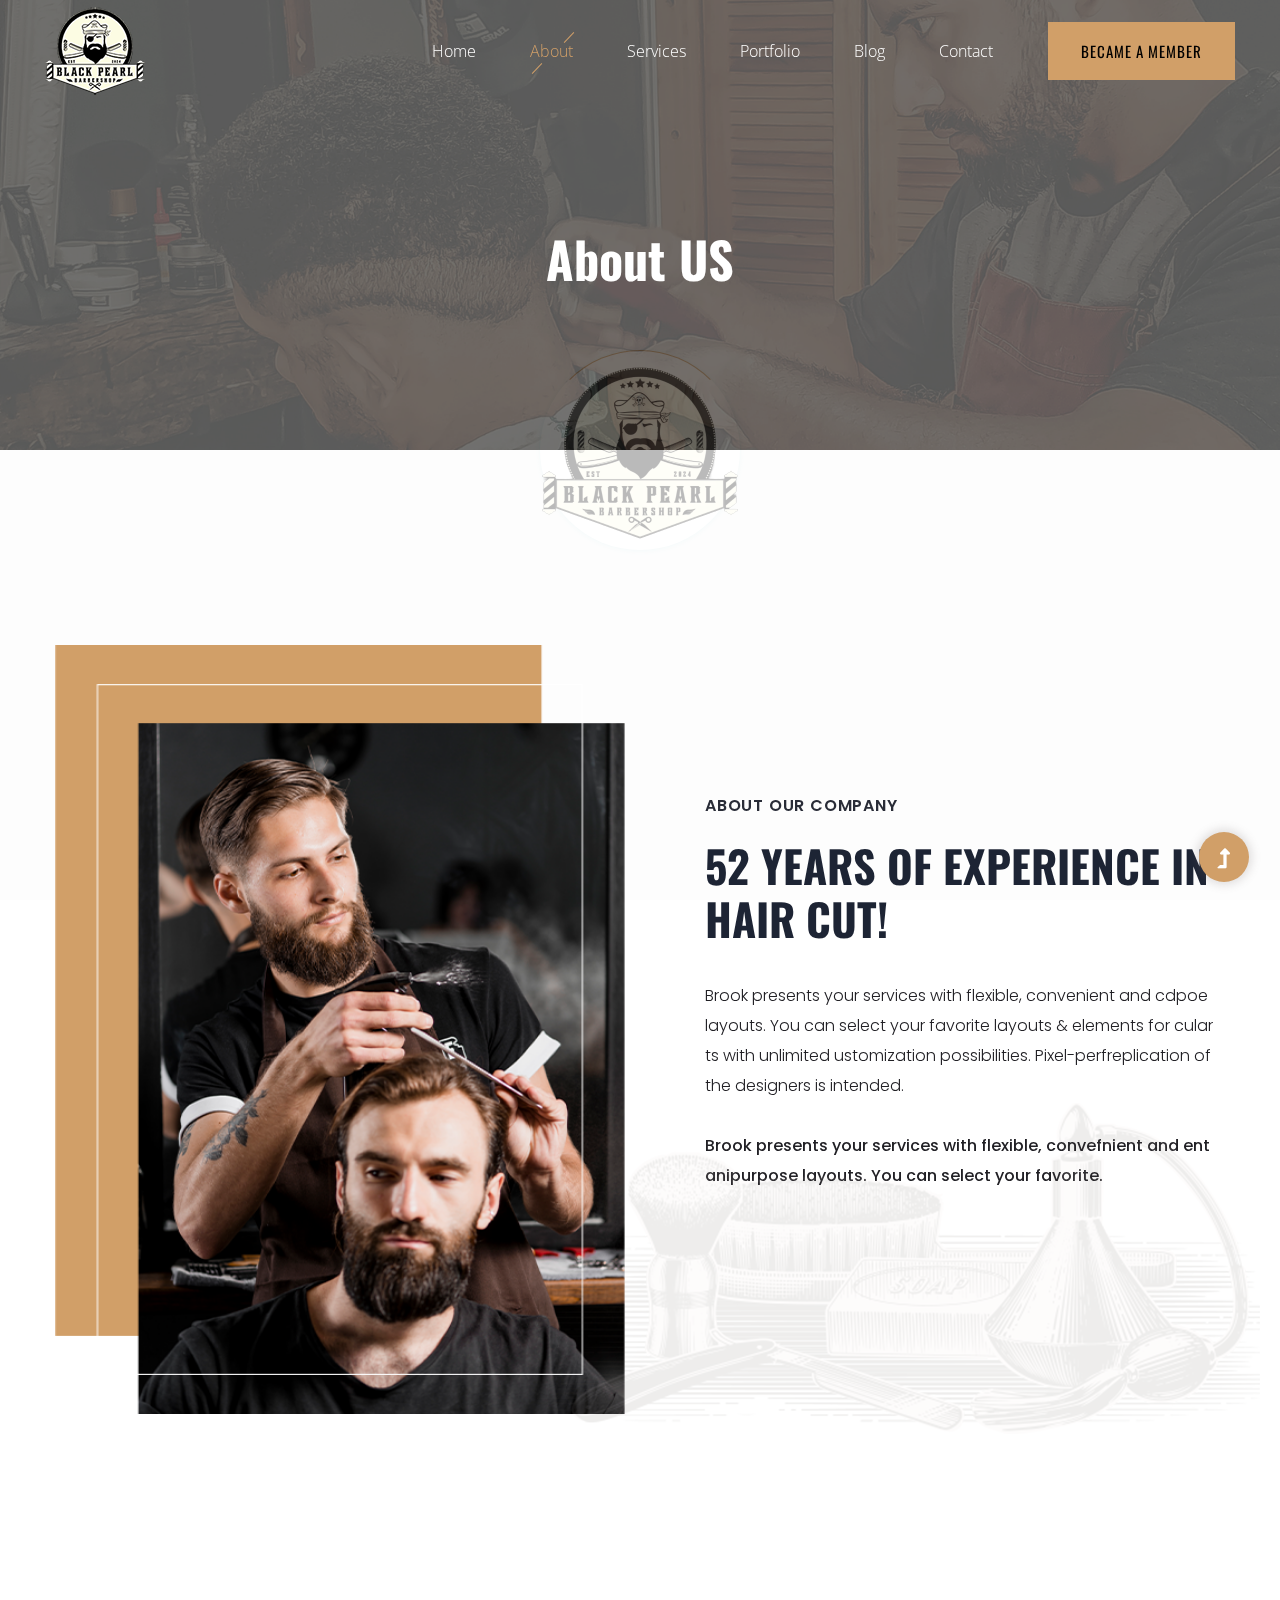
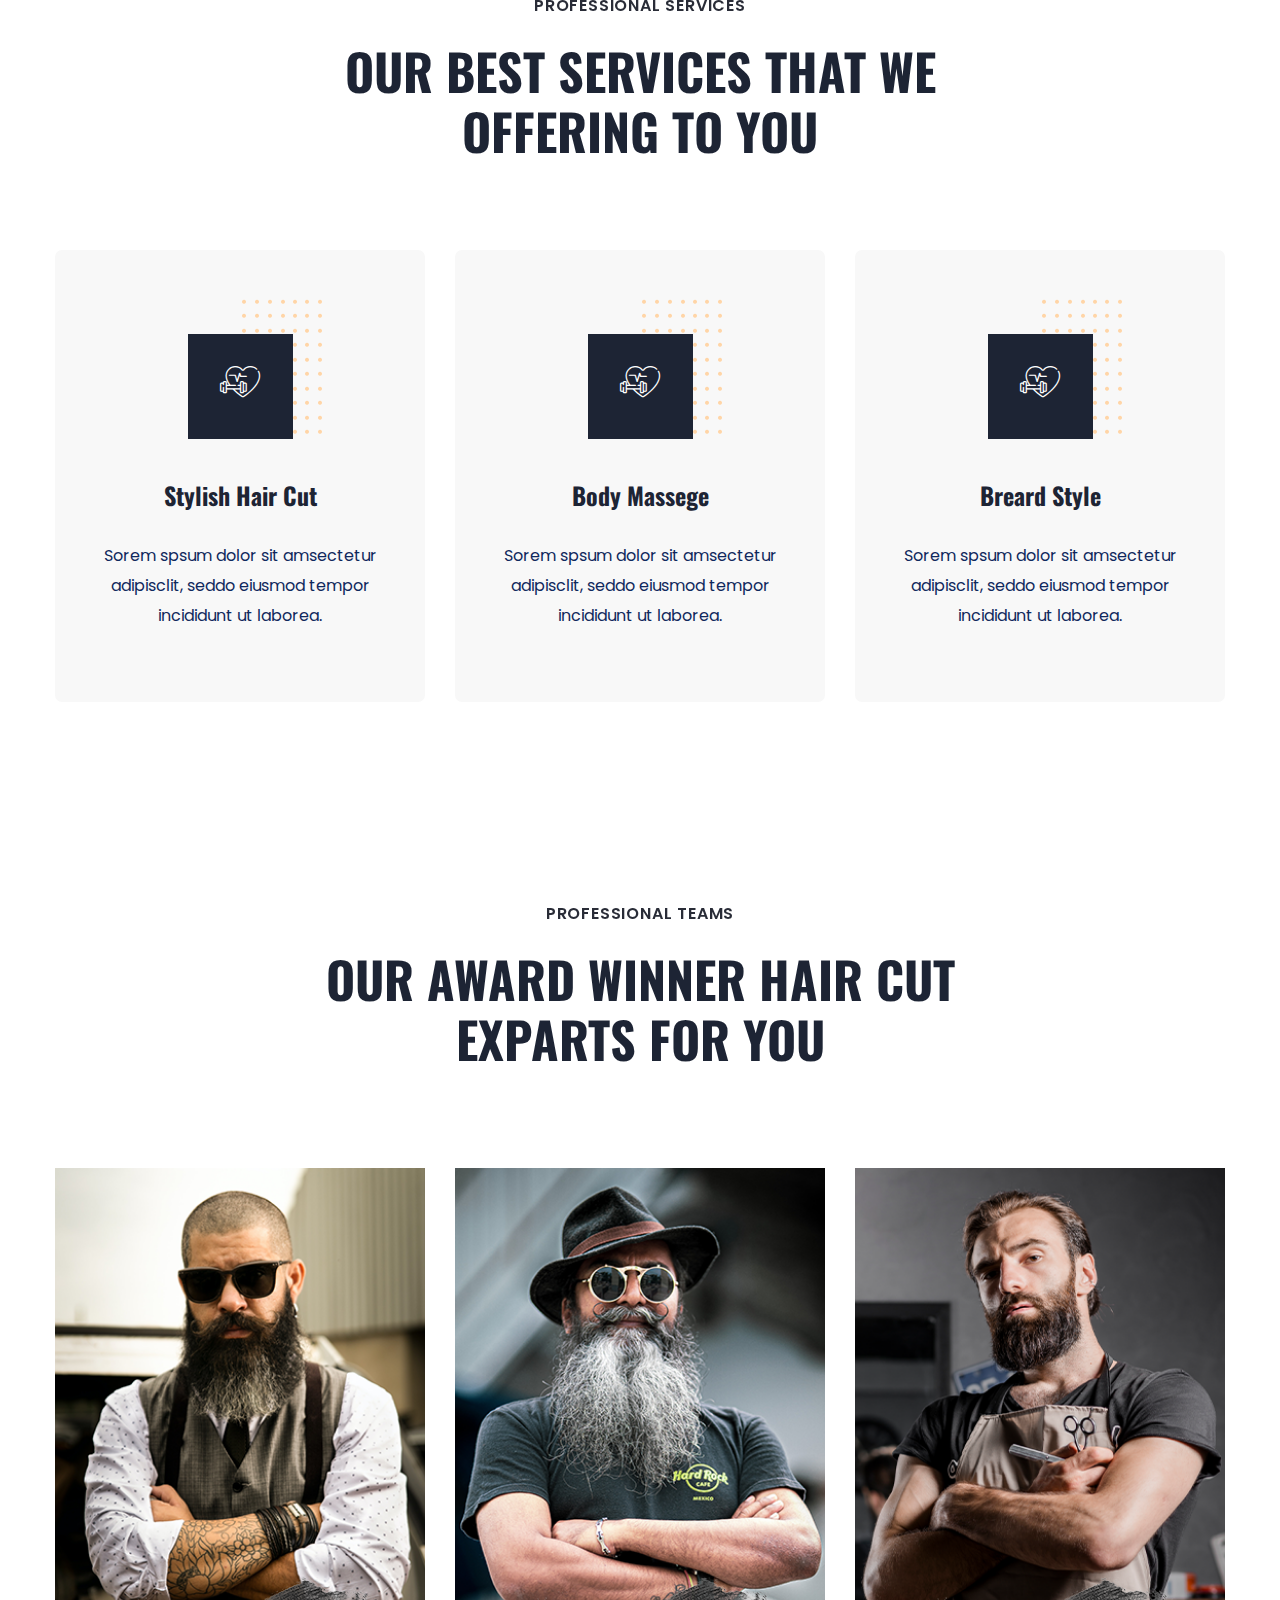
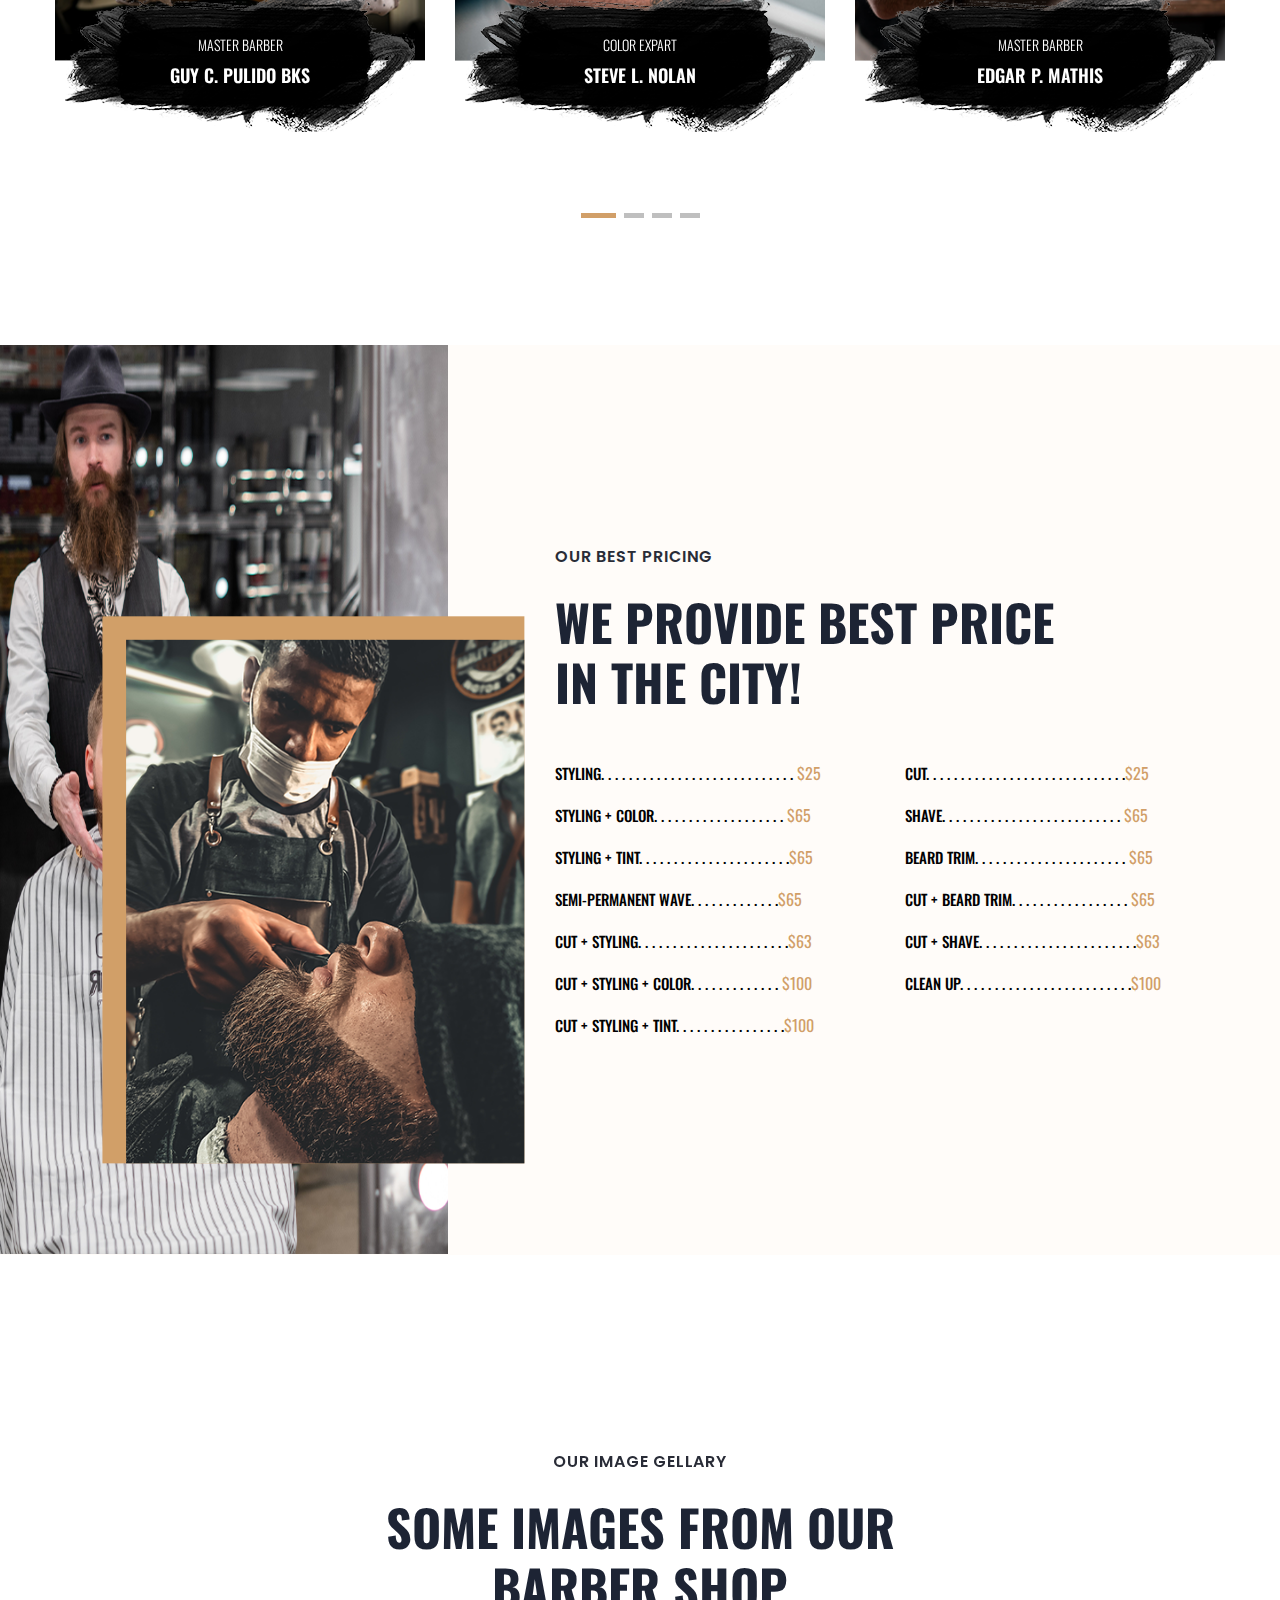
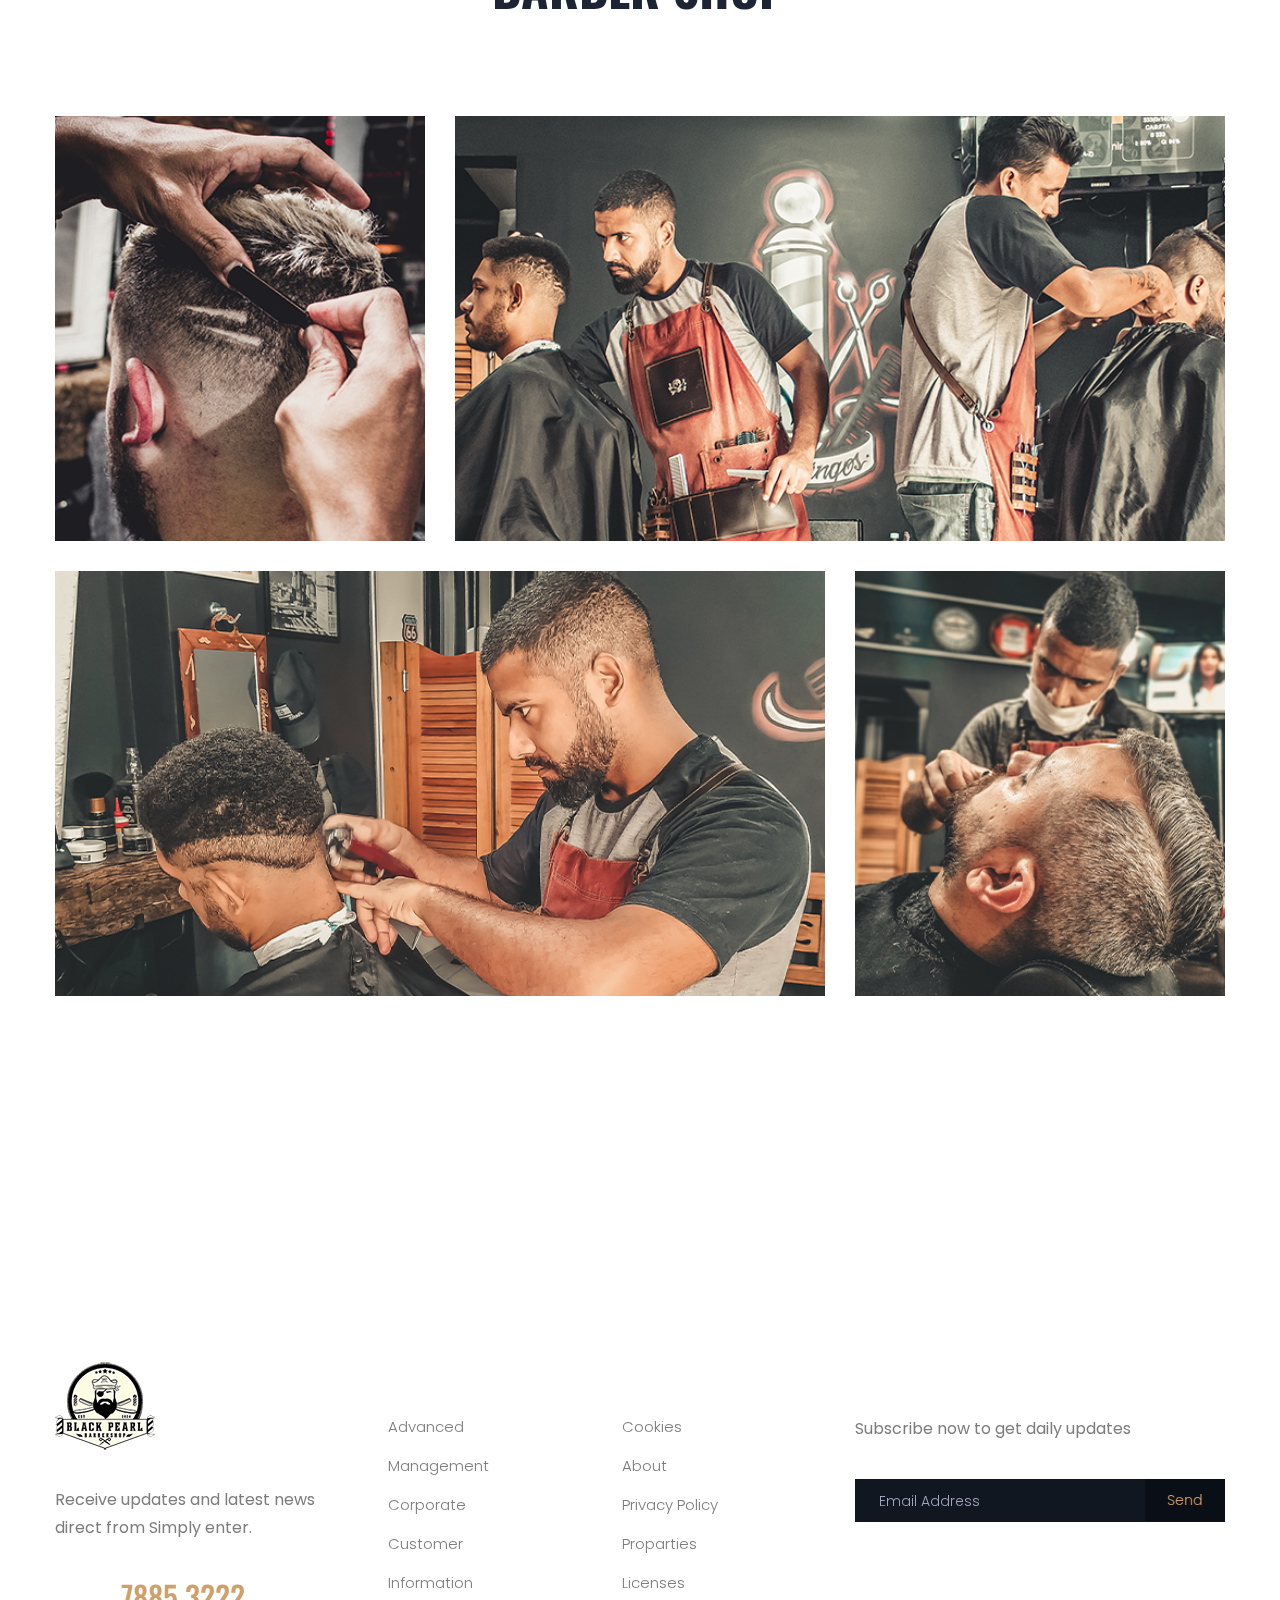
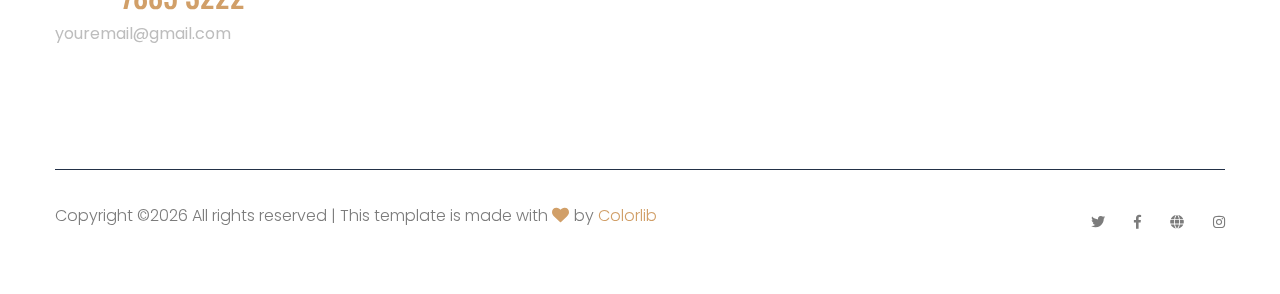
==== commit a5f4e26e: "update" ====
--- a/about.html
+++ b/about.html
@@ -7,7 +7,7 @@
     <meta name="description" content="">
     <meta name="viewport" content="width=device-width, initial-scale=1">
     <link rel="manifest" href="site.webmanifest">
-    <link rel="shortcut icon" type="image/x-icon" href="assets/img/favicon.ico">
+    <link rel="shortcut icon" type="image/x-icon" href="assets/img/favicon2.ico">
 
 	<!-- CSS here -->
 	<link rel="stylesheet" href="assets/css/bootstrap.min.css">
@@ -120,7 +120,7 @@
                             </div>
                             <p class="mb-30 pera-bottom">Brook presents your services with flexible, convenient and cdpoe layouts. You can select your favorite layouts & elements for cular ts with unlimited ustomization possibilities. Pixel-perfreplication of the designers is intended.</p>
                             <p class="pera-top mb-50">Brook presents your services with flexible, convefnient and ent anipurpose layouts. You can select your favorite.</p>
-                            <img src="assets/img/gallery/signature.png" alt="">
+                            <img src="assets/img/gallery/signature2.png" alt="">
                         </div>
                     </div>
                 </div>
